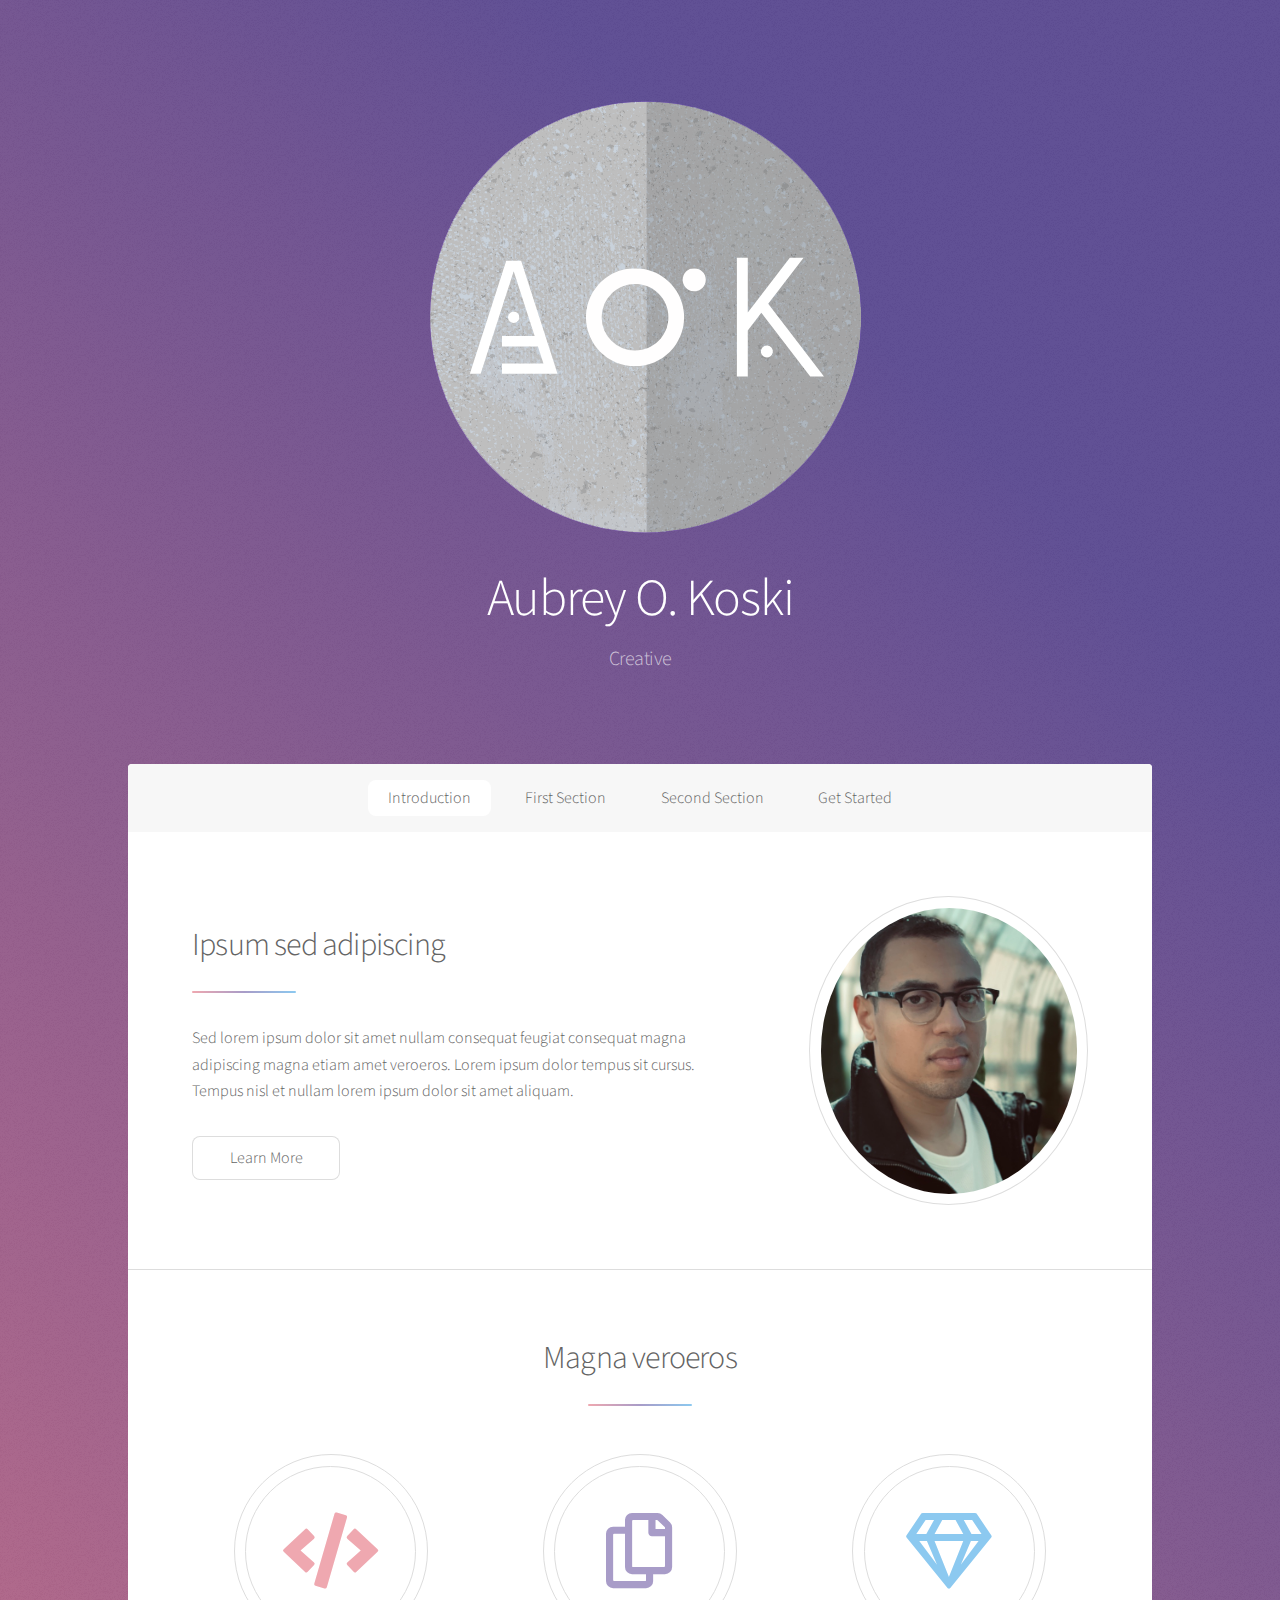
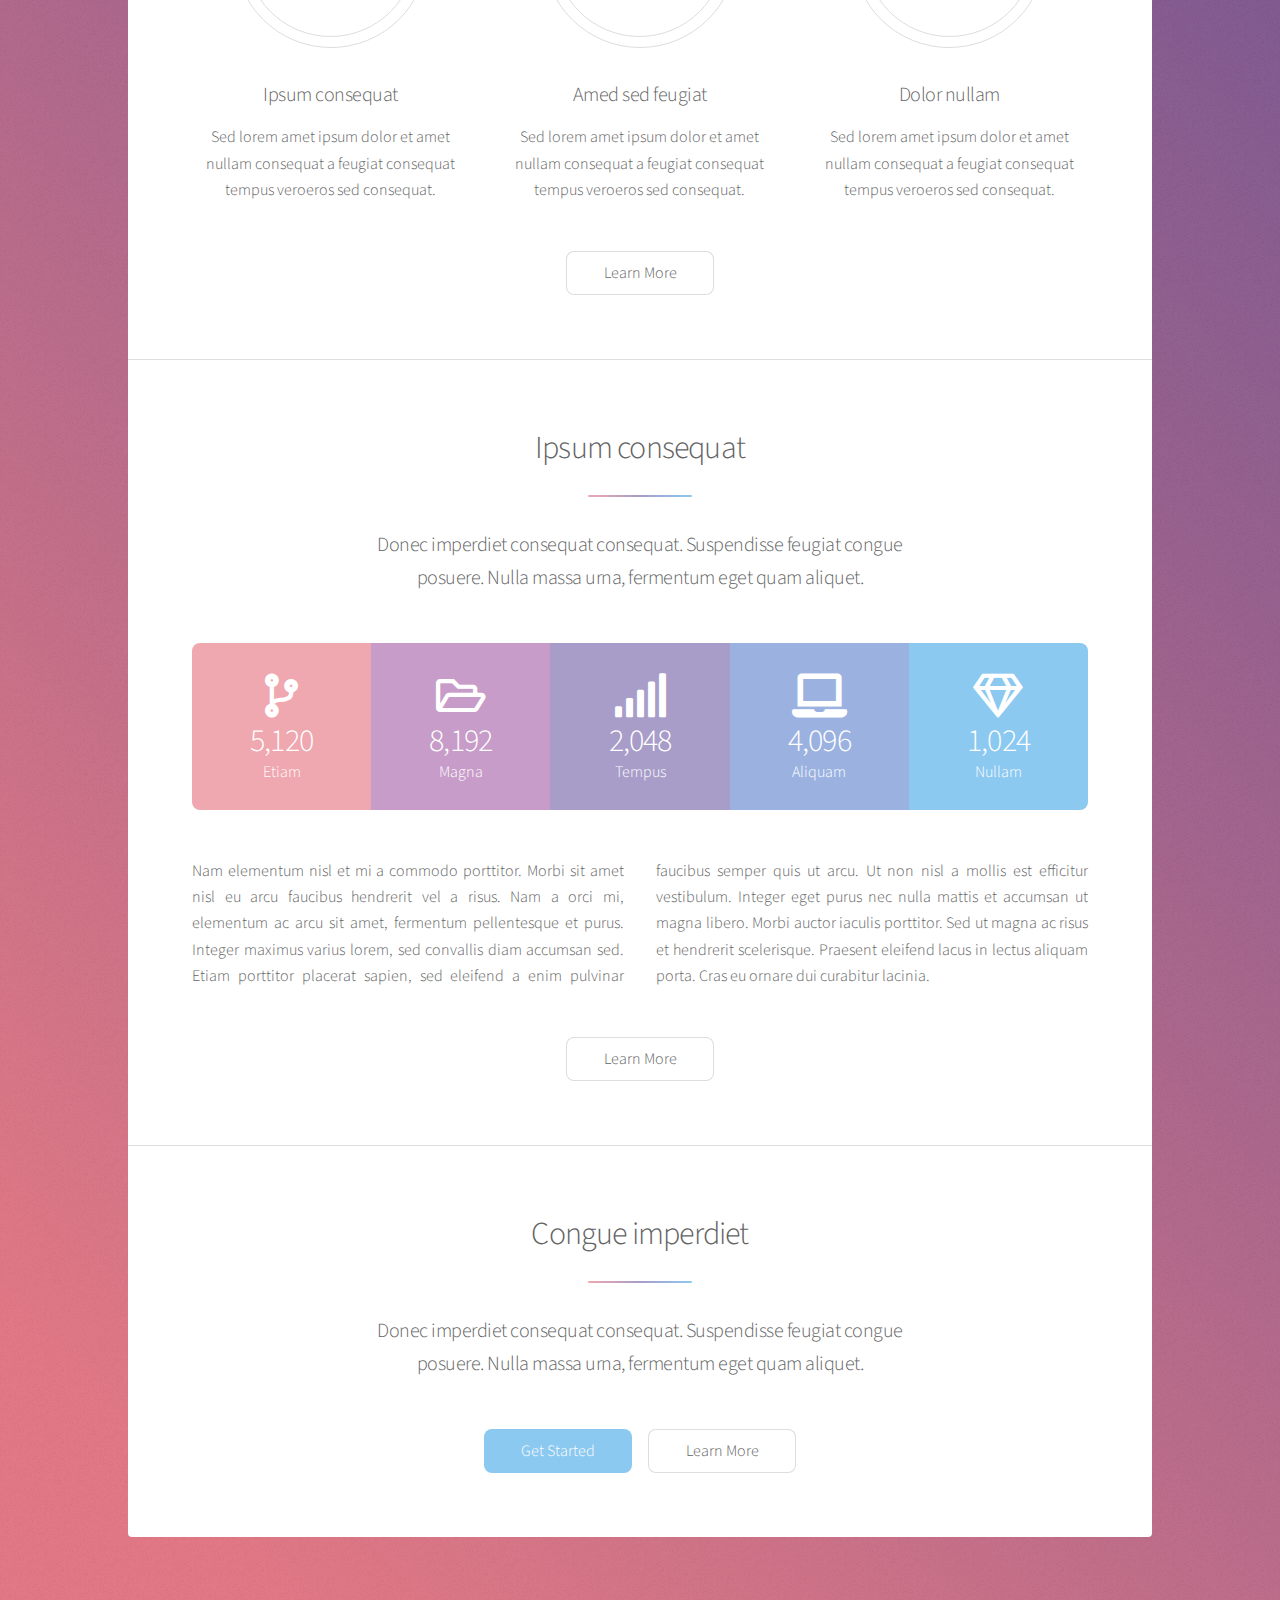
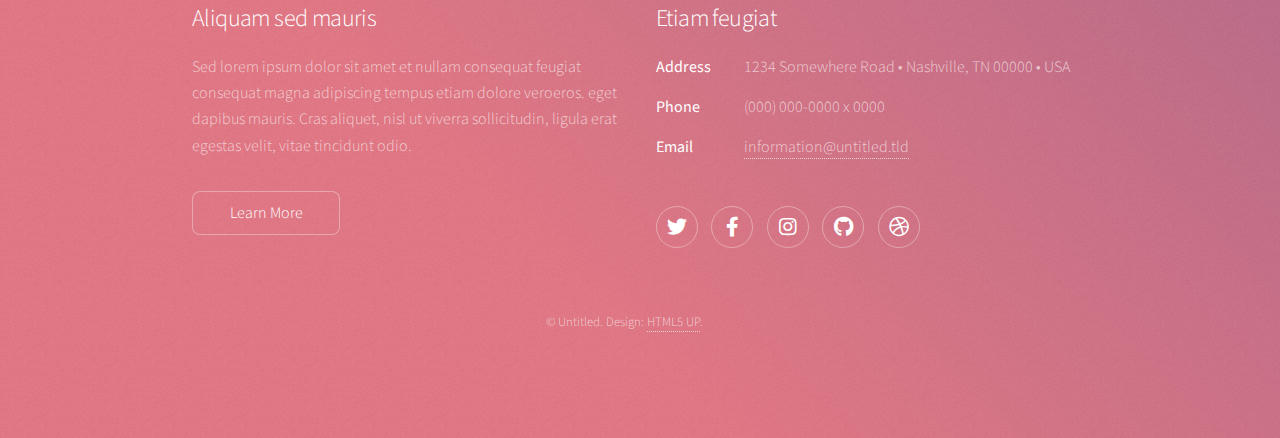
==== index.html @ 312cacc0 "added files" ====
<!DOCTYPE HTML>
<!--
	Stellar by HTML5 UP
	html5up.net | @ajlkn
	Free for personal and commercial use under the CCA 3.0 license (html5up.net/license)
-->
<html>
	<head>
		<title>aok portfolio</title>
		<meta charset="utf-8" />
		<meta name="viewport" content="width=device-width, initial-scale=1, user-scalable=no" />
		<link rel="stylesheet" href="assets/css/main.css" />
		<noscript><link rel="stylesheet" href="assets/css/noscript.css" /></noscript>
	</head>
	<body class="is-preload">

		<!-- Wrapper -->
			<div id="wrapper">

				<!-- Header -->
					<header id="header" class="alt">
						<span class="logo"><img src="images/moonlogo.png" alt="" /></span>
						<h1>Aubrey O. Koski</h1>
						<p>Creative</p>
					</header>

				<!-- Nav -->
					<nav id="nav">
						<ul>
							<li><a href="#intro" class="active">Introduction</a></li>
							<li><a href="#first">First Section</a></li>
							<li><a href="#second">Second Section</a></li>
							<li><a href="#cta">Get Started</a></li>
						</ul>
					</nav>

				<!-- Main -->
					<div id="main">

						<!-- Introduction -->
							<section id="intro" class="main">
								<div class="spotlight">
									<div class="content">
										<header class="major">
											<h2>Ipsum sed adipiscing</h2>
										</header>
										<p>Sed lorem ipsum dolor sit amet nullam consequat feugiat consequat magna
										adipiscing magna etiam amet veroeros. Lorem ipsum dolor tempus sit cursus.
										Tempus nisl et nullam lorem ipsum dolor sit amet aliquam.</p>
										<ul class="actions">
											<li><a href="generic.html" class="button">Learn More</a></li>
										</ul>
									</div>
									<span class="image"><img src="images/profpic.jpg" alt="" /></span>
								</div>
							</section>

						<!-- First Section -->
							<section id="first" class="main special">
								<header class="major">
									<h2>Magna veroeros</h2>
								</header>
								<ul class="features">
									<li>
										<span class="icon solid major style1 fa-code"></span>
										<h3>Ipsum consequat</h3>
										<p>Sed lorem amet ipsum dolor et amet nullam consequat a feugiat consequat tempus veroeros sed consequat.</p>
									</li>
									<li>
										<span class="icon major style3 fa-copy"></span>
										<h3>Amed sed feugiat</h3>
										<p>Sed lorem amet ipsum dolor et amet nullam consequat a feugiat consequat tempus veroeros sed consequat.</p>
									</li>
									<li>
										<span class="icon major style5 fa-gem"></span>
										<h3>Dolor nullam</h3>
										<p>Sed lorem amet ipsum dolor et amet nullam consequat a feugiat consequat tempus veroeros sed consequat.</p>
									</li>
								</ul>
								<footer class="major">
									<ul class="actions special">
										<li><a href="generic.html" class="button">Learn More</a></li>
									</ul>
								</footer>
							</section>

						<!-- Second Section -->
							<section id="second" class="main special">
								<header class="major">
									<h2>Ipsum consequat</h2>
									<p>Donec imperdiet consequat consequat. Suspendisse feugiat congue<br />
									posuere. Nulla massa urna, fermentum eget quam aliquet.</p>
								</header>
								<ul class="statistics">
									<li class="style1">
										<span class="icon solid fa-code-branch"></span>
										<strong>5,120</strong> Etiam
									</li>
									<li class="style2">
										<span class="icon fa-folder-open"></span>
										<strong>8,192</strong> Magna
									</li>
									<li class="style3">
										<span class="icon solid fa-signal"></span>
										<strong>2,048</strong> Tempus
									</li>
									<li class="style4">
										<span class="icon solid fa-laptop"></span>
										<strong>4,096</strong> Aliquam
									</li>
									<li class="style5">
										<span class="icon fa-gem"></span>
										<strong>1,024</strong> Nullam
									</li>
								</ul>
								<p class="content">Nam elementum nisl et mi a commodo porttitor. Morbi sit amet nisl eu arcu faucibus hendrerit vel a risus. Nam a orci mi, elementum ac arcu sit amet, fermentum pellentesque et purus. Integer maximus varius lorem, sed convallis diam accumsan sed. Etiam porttitor placerat sapien, sed eleifend a enim pulvinar faucibus semper quis ut arcu. Ut non nisl a mollis est efficitur vestibulum. Integer eget purus nec nulla mattis et accumsan ut magna libero. Morbi auctor iaculis porttitor. Sed ut magna ac risus et hendrerit scelerisque. Praesent eleifend lacus in lectus aliquam porta. Cras eu ornare dui curabitur lacinia.</p>
								<footer class="major">
									<ul class="actions special">
										<li><a href="generic.html" class="button">Learn More</a></li>
									</ul>
								</footer>
							</section>

						<!-- Get Started -->
							<section id="cta" class="main special">
								<header class="major">
									<h2>Congue imperdiet</h2>
									<p>Donec imperdiet consequat consequat. Suspendisse feugiat congue<br />
									posuere. Nulla massa urna, fermentum eget quam aliquet.</p>
								</header>
								<footer class="major">
									<ul class="actions special">
										<li><a href="generic.html" class="button primary">Get Started</a></li>
										<li><a href="generic.html" class="button">Learn More</a></li>
									</ul>
								</footer>
							</section>

					</div>

				<!-- Footer -->
					<footer id="footer">
						<section>
							<h2>Aliquam sed mauris</h2>
							<p>Sed lorem ipsum dolor sit amet et nullam consequat feugiat consequat magna adipiscing tempus etiam dolore veroeros. eget dapibus mauris. Cras aliquet, nisl ut viverra sollicitudin, ligula erat egestas velit, vitae tincidunt odio.</p>
							<ul class="actions">
								<li><a href="generic.html" class="button">Learn More</a></li>
							</ul>
						</section>
						<section>
							<h2>Etiam feugiat</h2>
							<dl class="alt">
								<dt>Address</dt>
								<dd>1234 Somewhere Road &bull; Nashville, TN 00000 &bull; USA</dd>
								<dt>Phone</dt>
								<dd>(000) 000-0000 x 0000</dd>
								<dt>Email</dt>
								<dd><a href="#">information@untitled.tld</a></dd>
							</dl>
							<ul class="icons">
								<li><a href="#" class="icon brands fa-twitter alt"><span class="label">Twitter</span></a></li>
								<li><a href="#" class="icon brands fa-facebook-f alt"><span class="label">Facebook</span></a></li>
								<li><a href="#" class="icon brands fa-instagram alt"><span class="label">Instagram</span></a></li>
								<li><a href="#" class="icon brands fa-github alt"><span class="label">GitHub</span></a></li>
								<li><a href="#" class="icon brands fa-dribbble alt"><span class="label">Dribbble</span></a></li>
							</ul>
						</section>
						<p class="copyright">&copy; Untitled. Design: <a href="https://html5up.net">HTML5 UP</a>.</p>
					</footer>

			</div>

		<!-- Scripts -->
			<script src="assets/js/jquery.min.js"></script>
			<script src="assets/js/jquery.scrollex.min.js"></script>
			<script src="assets/js/jquery.scrolly.min.js"></script>
			<script src="assets/js/browser.min.js"></script>
			<script src="assets/js/breakpoints.min.js"></script>
			<script src="assets/js/util.js"></script>
			<script src="assets/js/main.js"></script>

	</body>
</html>
---- assets/css/main.css ----
@import url(fontawesome-all.min.css);
@import 'https://fonts.googleapis.com/css?family=Source+Sans+Pro:300,400';

/*
	Stellar by HTML5 UP
	html5up.net | @ajlkn
	Free for personal and commercial use under the CCA 3.0 license (html5up.net/license)
*/

html, body, div, span, applet, object,
iframe, h1, h2, h3, h4, h5, h6, p, blockquote,
pre, a, abbr, acronym, address, big, cite,
code, del, dfn, em, img, ins, kbd, q, s, samp,
small, strike, strong, sub, sup, tt, var, b,
u, i, center, dl, dt, dd, ol, ul, li, fieldset,
form, label, legend, table, caption, tbody,
tfoot, thead, tr, th, td, article, aside,
canvas, details, embed, figure, figcaption,
footer, header, hgroup, menu, nav, output, ruby,
section, summary, time, mark, audio, video {
	margin: 0;
	padding: 0;
	border: 0;
	font-size: 100%;
	font: inherit;
	vertical-align: baseline;}

article, aside, details, figcaption, figure,
footer, header, hgroup, menu, nav, section {
	display: block;}

body {
	line-height: 1;
}

ol, ul {
	list-style: none;
}

blockquote, q {
	quotes: none;
}

	blockquote:before, blockquote:after, q:before, q:after {
		content: '';
		content: none;
	}

table {
	border-collapse: collapse;
	border-spacing: 0;
}

body {
	-webkit-text-size-adjust: none;
}

mark {
	background-color: transparent;
	color: inherit;
}

input::-moz-focus-inner {
	border: 0;
	padding: 0;
}

input, select, textarea {
	-moz-appearance: none;
	-webkit-appearance: none;
	-ms-appearance: none;
	appearance: none;
}

/* Basic */

	@-ms-viewport {
		width: device-width;
	}

	body {
		-ms-overflow-style: scrollbar;
	}

	@media screen and (max-width: 480px) {

		html, body {
			min-width: 320px;
		}

	}

	html {
		box-sizing: border-box;
	}

	*, *:before, *:after {
		box-sizing: inherit;
	}

	body {
		background-color: #935d8c;
		background-image: url("images/overlay.png"), -moz-linear-gradient(45deg, #e37682 15%, #5f4d93 85%);
		background-image: url("images/overlay.png"), -webkit-linear-gradient(45deg, #e37682 15%, #5f4d93 85%);
		background-image: url("images/overlay.png"), -ms-linear-gradient(45deg, #e37682 15%, #5f4d93 85%);
		background-image: url("images/overlay.png"), linear-gradient(45deg, #e37682 15%, #5f4d93 85%);
	}

		body.is-preload *, body.is-preload *:before, body.is-preload *:after {
			-moz-animation: none !important;
			-webkit-animation: none !important;
			-ms-animation: none !important;
			animation: none !important;
			-moz-transition: none !important;
			-webkit-transition: none !important;
			-ms-transition: none !important;
			transition: none !important;
		}

/* Type */

	body {
		background-color: #935d8c;
		color: rgba(255, 255, 255, 0.65);
	}

	body, input, select, textarea {
		font-family: "Source Sans Pro", Helvetica, sans-serif;
		font-size: 17pt;
		font-weight: 300;
		line-height: 1.65;
	}

		@media screen and (max-width: 1680px) {

			body, input, select, textarea {
				font-size: 14pt;
			}

		}

		@media screen and (max-width: 1280px) {

			body, input, select, textarea {
				font-size: 12pt;
			}

		}

		@media screen and (max-width: 360px) {

			body, input, select, textarea {
				font-size: 11pt;
			}

		}

	a {
		-moz-transition: color 0.2s ease, border-bottom 0.2s ease;
		-webkit-transition: color 0.2s ease, border-bottom 0.2s ease;
		-ms-transition: color 0.2s ease, border-bottom 0.2s ease;
		transition: color 0.2s ease, border-bottom 0.2s ease;
		text-decoration: none;
		border-bottom: dotted 1px;
		color: inherit;
	}

		a:hover {
			border-bottom-color: transparent;
		}

	strong, b {
		font-weight: 400;
	}

	em, i {
		font-style: italic;
	}

	p {
		margin: 0 0 2em 0;
	}

		p.content {
			-moz-columns: 20em 2;
			-webkit-columns: 20em 2;
			-ms-columns: 20em 2;
			columns: 20em 2;
			-moz-column-gap: 2em;
			-webkit-column-gap: 2em;
			-ms-column-gap: 2em;
			column-gap: 2em;
			text-align: justify;
		}

	h1, h2, h3, h4, h5, h6 {
		font-weight: 300;
		line-height: 1.5;
		margin: 0 0 0.7em 0;
		letter-spacing: -0.025em;
	}

		h1 a, h2 a, h3 a, h4 a, h5 a, h6 a {
			color: inherit;
			text-decoration: none;
		}

	h1 {
		font-size: 2.5em;
		line-height: 1.2;
	}

	h2 {
		font-size: 1.5em;
	}

	h3 {
		font-size: 1.25em;
	}

	h4 {
		font-size: 1.1em;
	}

	h5 {
		font-size: 0.9em;
	}

	h6 {
		font-size: 0.7em;
	}

	@media screen and (max-width: 736px) {

		h1 {
			font-size: 2em;
		}

	}

	sub {
		font-size: 0.8em;
		position: relative;
		top: 0.5em;
	}

	sup {
		font-size: 0.8em;
		position: relative;
		top: -0.5em;
	}

	blockquote {
		border-left: solid 4px;
		font-style: italic;
		margin: 0 0 2em 0;
		padding: 0.5em 0 0.5em 2em;
	}

	code {
		border-radius: 8px;
		border: solid 1px;
		font-family: "Courier New", monospace;
		font-size: 0.9em;
		margin: 0 0.25em;
		padding: 0.25em 0.65em;
	}

	pre {
		-webkit-overflow-scrolling: touch;
		font-family: "Courier New", monospace;
		font-size: 0.9em;
		margin: 0 0 2em 0;
	}

		pre code {
			display: block;
			line-height: 1.75;
			padding: 1em 1.5em;
			overflow-x: auto;
		}

	hr {
		border: 0;
		border-bottom: solid 1px;
		margin: 2em 0;
	}

		hr.major {
			margin: 3em 0;
		}

	.align-left {
		text-align: left;
	}

	.align-center {
		text-align: center;
	}

	.align-right {
		text-align: right;
	}

	input, select, textarea {
		color: #ffffff;
	}

	a:hover {
		color: #ffffff;
	}

	strong, b {
		color: #ffffff;
	}

	h1, h2, h3, h4, h5, h6 {
		color: #ffffff;
	}

	blockquote {
		border-left-color: rgba(255, 255, 255, 0.35);
	}

	code {
		background: rgba(255, 255, 255, 0.075);
		border-color: rgba(255, 255, 255, 0.35);
	}

	hr {
		border-bottom-color: rgba(255, 255, 255, 0.35);
	}

/* Row */

	.row {
		display: flex;
		flex-wrap: wrap;
		box-sizing: border-box;
		align-items: stretch;
	}

		.row > * {
			box-sizing: border-box;
		}

		.row.gtr-uniform > * > :last-child {
			margin-bottom: 0;
		}

		.row.aln-left {
			justify-content: flex-start;
		}

		.row.aln-center {
			justify-content: center;
		}

		.row.aln-right {
			justify-content: flex-end;
		}

		.row.aln-top {
			align-items: flex-start;
		}

		.row.aln-middle {
			align-items: center;
		}

		.row.aln-bottom {
			align-items: flex-end;
		}

		.row > .imp {
			order: -1;
		}

		.row > .col-1 {
			width: 8.33333%;
		}

		.row > .off-1 {
			margin-left: 8.33333%;
		}

		.row > .col-2 {
			width: 16.66667%;
		}

		.row > .off-2 {
			margin-left: 16.66667%;
		}

		.row > .col-3 {
			width: 25%;
		}

		.row > .off-3 {
			margin-left: 25%;
		}

		.row > .col-4 {
			width: 33.33333%;
		}

		.row > .off-4 {
			margin-left: 33.33333%;
		}

		.row > .col-5 {
			width: 41.66667%;
		}

		.row > .off-5 {
			margin-left: 41.66667%;
		}

		.row > .col-6 {
			width: 50%;
		}

		.row > .off-6 {
			margin-left: 50%;
		}

		.row > .col-7 {
			width: 58.33333%;
		}

		.row > .off-7 {
			margin-left: 58.33333%;
		}

		.row > .col-8 {
			width: 66.66667%;
		}

		.row > .off-8 {
			margin-left: 66.66667%;
		}

		.row > .col-9 {
			width: 75%;
		}

		.row > .off-9 {
			margin-left: 75%;
		}

		.row > .col-10 {
			width: 83.33333%;
		}

		.row > .off-10 {
			margin-left: 83.33333%;
		}

		.row > .col-11 {
			width: 91.66667%;
		}

		.row > .off-11 {
			margin-left: 91.66667%;
		}

		.row > .col-12 {
			width: 100%;
		}

		.row > .off-12 {
			margin-left: 100%;
		}

		.row.gtr-0 {
			margin-top: 0;
			margin-left: 0em;
		}

			.row.gtr-0 > * {
				padding: 0 0 0 0em;
			}

			.row.gtr-0.gtr-uniform {
				margin-top: 0em;
			}

				.row.gtr-0.gtr-uniform > * {
					padding-top: 0em;
				}

		.row.gtr-25 {
			margin-top: 0;
			margin-left: -0.375em;
		}

			.row.gtr-25 > * {
				padding: 0 0 0 0.375em;
			}

			.row.gtr-25.gtr-uniform {
				margin-top: -0.375em;
			}

				.row.gtr-25.gtr-uniform > * {
					padding-top: 0.375em;
				}

		.row.gtr-50 {
			margin-top: 0;
			margin-left: -0.75em;
		}

			.row.gtr-50 > * {
				padding: 0 0 0 0.75em;
			}

			.row.gtr-50.gtr-uniform {
				margin-top: -0.75em;
			}

				.row.gtr-50.gtr-uniform > * {
					padding-top: 0.75em;
				}

		.row {
			margin-top: 0;
			margin-left: -1.5em;
		}

			.row > * {
				padding: 0 0 0 1.5em;
			}

			.row.gtr-uniform {
				margin-top: -1.5em;
			}

				.row.gtr-uniform > * {
					padding-top: 1.5em;
				}

		.row.gtr-150 {
			margin-top: 0;
			margin-left: -2.25em;
		}

			.row.gtr-150 > * {
				padding: 0 0 0 2.25em;
			}

			.row.gtr-150.gtr-uniform {
				margin-top: -2.25em;
			}

				.row.gtr-150.gtr-uniform > * {
					padding-top: 2.25em;
				}

		.row.gtr-200 {
			margin-top: 0;
			margin-left: -3em;
		}

			.row.gtr-200 > * {
				padding: 0 0 0 3em;
			}

			.row.gtr-200.gtr-uniform {
				margin-top: -3em;
			}

				.row.gtr-200.gtr-uniform > * {
					padding-top: 3em;
				}

		@media screen and (max-width: 1680px) {

			.row {
				display: flex;
				flex-wrap: wrap;
				box-sizing: border-box;
				align-items: stretch;
			}

				.row > * {
					box-sizing: border-box;
				}

				.row.gtr-uniform > * > :last-child {
					margin-bottom: 0;
				}

				.row.aln-left {
					justify-content: flex-start;
				}

				.row.aln-center {
					justify-content: center;
				}

				.row.aln-right {
					justify-content: flex-end;
				}

				.row.aln-top {
					align-items: flex-start;
				}

				.row.aln-middle {
					align-items: center;
				}

				.row.aln-bottom {
					align-items: flex-end;
				}

				.row > .imp-xlarge {
					order: -1;
				}

				.row > .col-1-xlarge {
					width: 8.33333%;
				}

				.row > .off-1-xlarge {
					margin-left: 8.33333%;
				}

				.row > .col-2-xlarge {
					width: 16.66667%;
				}

				.row > .off-2-xlarge {
					margin-left: 16.66667%;
				}

				.row > .col-3-xlarge {
					width: 25%;
				}

				.row > .off-3-xlarge {
					margin-left: 25%;
				}

				.row > .col-4-xlarge {
					width: 33.33333%;
				}

				.row > .off-4-xlarge {
					margin-left: 33.33333%;
				}

				.row > .col-5-xlarge {
					width: 41.66667%;
				}

				.row > .off-5-xlarge {
					margin-left: 41.66667%;
				}

				.row > .col-6-xlarge {
					width: 50%;
				}

				.row > .off-6-xlarge {
					margin-left: 50%;
				}

				.row > .col-7-xlarge {
					width: 58.33333%;
				}

				.row > .off-7-xlarge {
					margin-left: 58.33333%;
				}

				.row > .col-8-xlarge {
					width: 66.66667%;
				}

				.row > .off-8-xlarge {
					margin-left: 66.66667%;
				}

				.row > .col-9-xlarge {
					width: 75%;
				}

				.row > .off-9-xlarge {
					margin-left: 75%;
				}

				.row > .col-10-xlarge {
					width: 83.33333%;
				}

				.row > .off-10-xlarge {
					margin-left: 83.33333%;
				}

				.row > .col-11-xlarge {
					width: 91.66667%;
				}

				.row > .off-11-xlarge {
					margin-left: 91.66667%;
				}

				.row > .col-12-xlarge {
					width: 100%;
				}

				.row > .off-12-xlarge {
					margin-left: 100%;
				}

				.row.gtr-0 {
					margin-top: 0;
					margin-left: 0em;
				}

					.row.gtr-0 > * {
						padding: 0 0 0 0em;
					}

					.row.gtr-0.gtr-uniform {
						margin-top: 0em;
					}

						.row.gtr-0.gtr-uniform > * {
							padding-top: 0em;
						}

				.row.gtr-25 {
					margin-top: 0;
					margin-left: -0.375em;
				}

					.row.gtr-25 > * {
						padding: 0 0 0 0.375em;
					}

					.row.gtr-25.gtr-uniform {
						margin-top: -0.375em;
					}

						.row.gtr-25.gtr-uniform > * {
							padding-top: 0.375em;
						}

				.row.gtr-50 {
					margin-top: 0;
					margin-left: -0.75em;
				}

					.row.gtr-50 > * {
						padding: 0 0 0 0.75em;
					}

					.row.gtr-50.gtr-uniform {
						margin-top: -0.75em;
					}

						.row.gtr-50.gtr-uniform > * {
							padding-top: 0.75em;
						}

				.row {
					margin-top: 0;
					margin-left: -1.5em;
				}

					.row > * {
						padding: 0 0 0 1.5em;
					}

					.row.gtr-uniform {
						margin-top: -1.5em;
					}

						.row.gtr-uniform > * {
							padding-top: 1.5em;
						}

				.row.gtr-150 {
					margin-top: 0;
					margin-left: -2.25em;
				}

					.row.gtr-150 > * {
						padding: 0 0 0 2.25em;
					}

					.row.gtr-150.gtr-uniform {
						margin-top: -2.25em;
					}

						.row.gtr-150.gtr-uniform > * {
							padding-top: 2.25em;
						}

				.row.gtr-200 {
					margin-top: 0;
					margin-left: -3em;
				}

					.row.gtr-200 > * {
						padding: 0 0 0 3em;
					}

					.row.gtr-200.gtr-uniform {
						margin-top: -3em;
					}

						.row.gtr-200.gtr-uniform > * {
							padding-top: 3em;
						}

		}

		@media screen and (max-width: 1280px) {

			.row {
				display: flex;
				flex-wrap: wrap;
				box-sizing: border-box;
				align-items: stretch;
			}

				.row > * {
					box-sizing: border-box;
				}

				.row.gtr-uniform > * > :last-child {
					margin-bottom: 0;
				}

				.row.aln-left {
					justify-content: flex-start;
				}

				.row.aln-center {
					justify-content: center;
				}

				.row.aln-right {
					justify-content: flex-end;
				}

				.row.aln-top {
					align-items: flex-start;
				}

				.row.aln-middle {
					align-items: center;
				}

				.row.aln-bottom {
					align-items: flex-end;
				}

				.row > .imp-large {
					order: -1;
				}

				.row > .col-1-large {
					width: 8.33333%;
				}

				.row > .off-1-large {
					margin-left: 8.33333%;
				}

				.row > .col-2-large {
					width: 16.66667%;
				}

				.row > .off-2-large {
					margin-left: 16.66667%;
				}

				.row > .col-3-large {
					width: 25%;
				}

				.row > .off-3-large {
					margin-left: 25%;
				}

				.row > .col-4-large {
					width: 33.33333%;
				}

				.row > .off-4-large {
					margin-left: 33.33333%;
				}

				.row > .col-5-large {
					width: 41.66667%;
				}

				.row > .off-5-large {
					margin-left: 41.66667%;
				}

				.row > .col-6-large {
					width: 50%;
				}

				.row > .off-6-large {
					margin-left: 50%;
				}

				.row > .col-7-large {
					width: 58.33333%;
				}

				.row > .off-7-large {
					margin-left: 58.33333%;
				}

				.row > .col-8-large {
					width: 66.66667%;
				}

				.row > .off-8-large {
					margin-left: 66.66667%;
				}

				.row > .col-9-large {
					width: 75%;
				}

				.row > .off-9-large {
					margin-left: 75%;
				}

				.row > .col-10-large {
					width: 83.33333%;
				}

				.row > .off-10-large {
					margin-left: 83.33333%;
				}

				.row > .col-11-large {
					width: 91.66667%;
				}

				.row > .off-11-large {
					margin-left: 91.66667%;
				}

				.row > .col-12-large {
					width: 100%;
				}

				.row > .off-12-large {
					margin-left: 100%;
				}

				.row.gtr-0 {
					margin-top: 0;
					margin-left: 0em;
				}

					.row.gtr-0 > * {
						padding: 0 0 0 0em;
					}

					.row.gtr-0.gtr-uniform {
						margin-top: 0em;
					}

						.row.gtr-0.gtr-uniform > * {
							padding-top: 0em;
						}

				.row.gtr-25 {
					margin-top: 0;
					margin-left: -0.375em;
				}

					.row.gtr-25 > * {
						padding: 0 0 0 0.375em;
					}

					.row.gtr-25.gtr-uniform {
						margin-top: -0.375em;
					}

						.row.gtr-25.gtr-uniform > * {
							padding-top: 0.375em;
						}

				.row.gtr-50 {
					margin-top: 0;
					margin-left: -0.75em;
				}

					.row.gtr-50 > * {
						padding: 0 0 0 0.75em;
					}

					.row.gtr-50.gtr-uniform {
						margin-top: -0.75em;
					}

						.row.gtr-50.gtr-uniform > * {
							padding-top: 0.75em;
						}

				.row {
					margin-top: 0;
					margin-left: -1.5em;
				}

					.row > * {
						padding: 0 0 0 1.5em;
					}

					.row.gtr-uniform {
						margin-top: -1.5em;
					}

						.row.gtr-uniform > * {
							padding-top: 1.5em;
						}

				.row.gtr-150 {
					margin-top: 0;
					margin-left: -2.25em;
				}

					.row.gtr-150 > * {
						padding: 0 0 0 2.25em;
					}

					.row.gtr-150.gtr-uniform {
						margin-top: -2.25em;
					}

						.row.gtr-150.gtr-uniform > * {
							padding-top: 2.25em;
						}

				.row.gtr-200 {
					margin-top: 0;
					margin-left: -3em;
				}

					.row.gtr-200 > * {
						padding: 0 0 0 3em;
					}

					.row.gtr-200.gtr-uniform {
						margin-top: -3em;
					}

						.row.gtr-200.gtr-uniform > * {
							padding-top: 3em;
						}

		}

		@media screen and (max-width: 980px) {

			.row {
				display: flex;
				flex-wrap: wrap;
				box-sizing: border-box;
				align-items: stretch;
			}

				.row > * {
					box-sizing: border-box;
				}

				.row.gtr-uniform > * > :last-child {
					margin-bottom: 0;
				}

				.row.aln-left {
					justify-content: flex-start;
				}

				.row.aln-center {
					justify-content: center;
				}

				.row.aln-right {
					justify-content: flex-end;
				}

				.row.aln-top {
					align-items: flex-start;
				}

				.row.aln-middle {
					align-items: center;
				}

				.row.aln-bottom {
					align-items: flex-end;
				}

				.row > .imp-medium {
					order: -1;
				}

				.row > .col-1-medium {
					width: 8.33333%;
				}

				.row > .off-1-medium {
					margin-left: 8.33333%;
				}

				.row > .col-2-medium {
					width: 16.66667%;
				}

				.row > .off-2-medium {
					margin-left: 16.66667%;
				}

				.row > .col-3-medium {
					width: 25%;
				}

				.row > .off-3-medium {
					margin-left: 25%;
				}

				.row > .col-4-medium {
					width: 33.33333%;
				}

				.row > .off-4-medium {
					margin-left: 33.33333%;
				}

				.row > .col-5-medium {
					width: 41.66667%;
				}

				.row > .off-5-medium {
					margin-left: 41.66667%;
				}

				.row > .col-6-medium {
					width: 50%;
				}

				.row > .off-6-medium {
					margin-left: 50%;
				}

				.row > .col-7-medium {
					width: 58.33333%;
				}

				.row > .off-7-medium {
					margin-left: 58.33333%;
				}

				.row > .col-8-medium {
					width: 66.66667%;
				}

				.row > .off-8-medium {
					margin-left: 66.66667%;
				}

				.row > .col-9-medium {
					width: 75%;
				}

				.row > .off-9-medium {
					margin-left: 75%;
				}

				.row > .col-10-medium {
					width: 83.33333%;
				}

				.row > .off-10-medium {
					margin-left: 83.33333%;
				}

				.row > .col-11-medium {
					width: 91.66667%;
				}

				.row > .off-11-medium {
					margin-left: 91.66667%;
				}

				.row > .col-12-medium {
					width: 100%;
				}

				.row > .off-12-medium {
					margin-left: 100%;
				}

				.row.gtr-0 {
					margin-top: 0;
					margin-left: 0em;
				}

					.row.gtr-0 > * {
						padding: 0 0 0 0em;
					}

					.row.gtr-0.gtr-uniform {
						margin-top: 0em;
					}

						.row.gtr-0.gtr-uniform > * {
							padding-top: 0em;
						}

				.row.gtr-25 {
					margin-top: 0;
					margin-left: -0.375em;
				}

					.row.gtr-25 > * {
						padding: 0 0 0 0.375em;
					}

					.row.gtr-25.gtr-uniform {
						margin-top: -0.375em;
					}

						.row.gtr-25.gtr-uniform > * {
							padding-top: 0.375em;
						}

				.row.gtr-50 {
					margin-top: 0;
					margin-left: -0.75em;
				}

					.row.gtr-50 > * {
						padding: 0 0 0 0.75em;
					}

					.row.gtr-50.gtr-uniform {
						margin-top: -0.75em;
					}

						.row.gtr-50.gtr-uniform > * {
							padding-top: 0.75em;
						}

				.row {
					margin-top: 0;
					margin-left: -1.5em;
				}

					.row > * {
						padding: 0 0 0 1.5em;
					}

					.row.gtr-uniform {
						margin-top: -1.5em;
					}

						.row.gtr-uniform > * {
							padding-top: 1.5em;
						}

				.row.gtr-150 {
					margin-top: 0;
					margin-left: -2.25em;
				}

					.row.gtr-150 > * {
						padding: 0 0 0 2.25em;
					}

					.row.gtr-150.gtr-uniform {
						margin-top: -2.25em;
					}

						.row.gtr-150.gtr-uniform > * {
							padding-top: 2.25em;
						}

				.row.gtr-200 {
					margin-top: 0;
					margin-left: -3em;
				}

					.row.gtr-200 > * {
						padding: 0 0 0 3em;
					}

					.row.gtr-200.gtr-uniform {
						margin-top: -3em;
					}

						.row.gtr-200.gtr-uniform > * {
							padding-top: 3em;
						}

		}

		@media screen and (max-width: 736px) {

			.row {
				display: flex;
				flex-wrap: wrap;
				box-sizing: border-box;
				align-items: stretch;
			}

				.row > * {
					box-sizing: border-box;
				}

				.row.gtr-uniform > * > :last-child {
					margin-bottom: 0;
				}

				.row.aln-left {
					justify-content: flex-start;
				}

				.row.aln-center {
					justify-content: center;
				}

				.row.aln-right {
					justify-content: flex-end;
				}

				.row.aln-top {
					align-items: flex-start;
				}

				.row.aln-middle {
					align-items: center;
				}

				.row.aln-bottom {
					align-items: flex-end;
				}

				.row > .imp-small {
					order: -1;
				}

				.row > .col-1-small {
					width: 8.33333%;
				}

				.row > .off-1-small {
					margin-left: 8.33333%;
				}

				.row > .col-2-small {
					width: 16.66667%;
				}

				.row > .off-2-small {
					margin-left: 16.66667%;
				}

				.row > .col-3-small {
					width: 25%;
				}

				.row > .off-3-small {
					margin-left: 25%;
				}

				.row > .col-4-small {
					width: 33.33333%;
				}

				.row > .off-4-small {
					margin-left: 33.33333%;
				}

				.row > .col-5-small {
					width: 41.66667%;
				}

				.row > .off-5-small {
					margin-left: 41.66667%;
				}

				.row > .col-6-small {
					width: 50%;
				}

				.row > .off-6-small {
					margin-left: 50%;
				}

				.row > .col-7-small {
					width: 58.33333%;
				}

				.row > .off-7-small {
					margin-left: 58.33333%;
				}

				.row > .col-8-small {
					width: 66.66667%;
				}

				.row > .off-8-small {
					margin-left: 66.66667%;
				}

				.row > .col-9-small {
					width: 75%;
				}

				.row > .off-9-small {
					margin-left: 75%;
				}

				.row > .col-10-small {
					width: 83.33333%;
				}

				.row > .off-10-small {
					margin-left: 83.33333%;
				}

				.row > .col-11-small {
					width: 91.66667%;
				}

				.row > .off-11-small {
					margin-left: 91.66667%;
				}

				.row > .col-12-small {
					width: 100%;
				}

				.row > .off-12-small {
					margin-left: 100%;
				}

				.row.gtr-0 {
					margin-top: 0;
					margin-left: 0em;
				}

					.row.gtr-0 > * {
						padding: 0 0 0 0em;
					}

					.row.gtr-0.gtr-uniform {
						margin-top: 0em;
					}

						.row.gtr-0.gtr-uniform > * {
							padding-top: 0em;
						}

				.row.gtr-25 {
					margin-top: 0;
					margin-left: -0.25em;
				}

					.row.gtr-25 > * {
						padding: 0 0 0 0.25em;
					}

					.row.gtr-25.gtr-uniform {
						margin-top: -0.25em;
					}

						.row.gtr-25.gtr-uniform > * {
							padding-top: 0.25em;
						}

				.row.gtr-50 {
					margin-top: 0;
					margin-left: -0.5em;
				}

					.row.gtr-50 > * {
						padding: 0 0 0 0.5em;
					}

					.row.gtr-50.gtr-uniform {
						margin-top: -0.5em;
					}

						.row.gtr-50.gtr-uniform > * {
							padding-top: 0.5em;
						}

				.row {
					margin-top: 0;
					margin-left: -1em;
				}

					.row > * {
						padding: 0 0 0 1em;
					}

					.row.gtr-uniform {
						margin-top: -1em;
					}

						.row.gtr-uniform > * {
							padding-top: 1em;
						}

				.row.gtr-150 {
					margin-top: 0;
					margin-left: -1.5em;
				}

					.row.gtr-150 > * {
						padding: 0 0 0 1.5em;
					}

					.row.gtr-150.gtr-uniform {
						margin-top: -1.5em;
					}

						.row.gtr-150.gtr-uniform > * {
							padding-top: 1.5em;
						}

				.row.gtr-200 {
					margin-top: 0;
					margin-left: -2em;
				}

					.row.gtr-200 > * {
						padding: 0 0 0 2em;
					}

					.row.gtr-200.gtr-uniform {
						margin-top: -2em;
					}

						.row.gtr-200.gtr-uniform > * {
							padding-top: 2em;
						}

		}

		@media screen and (max-width: 480px) {

			.row {
				display: flex;
				flex-wrap: wrap;
				box-sizing: border-box;
				align-items: stretch;
			}

				.row > * {
					box-sizing: border-box;
				}

				.row.gtr-uniform > * > :last-child {
					margin-bottom: 0;
				}

				.row.aln-left {
					justify-content: flex-start;
				}

				.row.aln-center {
					justify-content: center;
				}

				.row.aln-right {
					justify-content: flex-end;
				}

				.row.aln-top {
					align-items: flex-start;
				}

				.row.aln-middle {
					align-items: center;
				}

				.row.aln-bottom {
					align-items: flex-end;
				}

				.row > .imp-xsmall {
					order: -1;
				}

				.row > .col-1-xsmall {
					width: 8.33333%;
				}

				.row > .off-1-xsmall {
					margin-left: 8.33333%;
				}

				.row > .col-2-xsmall {
					width: 16.66667%;
				}

				.row > .off-2-xsmall {
					margin-left: 16.66667%;
				}

				.row > .col-3-xsmall {
					width: 25%;
				}

				.row > .off-3-xsmall {
					margin-left: 25%;
				}

				.row > .col-4-xsmall {
					width: 33.33333%;
				}

				.row > .off-4-xsmall {
					margin-left: 33.33333%;
				}

				.row > .col-5-xsmall {
					width: 41.66667%;
				}

				.row > .off-5-xsmall {
					margin-left: 41.66667%;
				}

				.row > .col-6-xsmall {
					width: 50%;
				}

				.row > .off-6-xsmall {
					margin-left: 50%;
				}

				.row > .col-7-xsmall {
					width: 58.33333%;
				}

				.row > .off-7-xsmall {
					margin-left: 58.33333%;
				}

				.row > .col-8-xsmall {
					width: 66.66667%;
				}

				.row > .off-8-xsmall {
					margin-left: 66.66667%;
				}

				.row > .col-9-xsmall {
					width: 75%;
				}

				.row > .off-9-xsmall {
					margin-left: 75%;
				}

				.row > .col-10-xsmall {
					width: 83.33333%;
				}

				.row > .off-10-xsmall {
					margin-left: 83.33333%;
				}

				.row > .col-11-xsmall {
					width: 91.66667%;
				}

				.row > .off-11-xsmall {
					margin-left: 91.66667%;
				}

				.row > .col-12-xsmall {
					width: 100%;
				}

				.row > .off-12-xsmall {
					margin-left: 100%;
				}

				.row.gtr-0 {
					margin-top: 0;
					margin-left: 0em;
				}

					.row.gtr-0 > * {
						padding: 0 0 0 0em;
					}

					.row.gtr-0.gtr-uniform {
						margin-top: 0em;
					}

						.row.gtr-0.gtr-uniform > * {
							padding-top: 0em;
						}

				.row.gtr-25 {
					margin-top: 0;
					margin-left: -0.3125em;
				}

					.row.gtr-25 > * {
						padding: 0 0 0 0.3125em;
					}

					.row.gtr-25.gtr-uniform {
						margin-top: -0.3125em;
					}

						.row.gtr-25.gtr-uniform > * {
							padding-top: 0.3125em;
						}

				.row.gtr-50 {
					margin-top: 0;
					margin-left: -0.625em;
				}

					.row.gtr-50 > * {
						padding: 0 0 0 0.625em;
					}

					.row.gtr-50.gtr-uniform {
						margin-top: -0.625em;
					}

						.row.gtr-50.gtr-uniform > * {
							padding-top: 0.625em;
						}

				.row {
					margin-top: 0;
					margin-left: -1.25em;
				}

					.row > * {
						padding: 0 0 0 1.25em;
					}

					.row.gtr-uniform {
						margin-top: -1.25em;
					}

						.row.gtr-uniform > * {
							padding-top: 1.25em;
						}

				.row.gtr-150 {
					margin-top: 0;
					margin-left: -1.875em;
				}

					.row.gtr-150 > * {
						padding: 0 0 0 1.875em;
					}

					.row.gtr-150.gtr-uniform {
						margin-top: -1.875em;
					}

						.row.gtr-150.gtr-uniform > * {
							padding-top: 1.875em;
						}

				.row.gtr-200 {
					margin-top: 0;
					margin-left: -2.5em;
				}

					.row.gtr-200 > * {
						padding: 0 0 0 2.5em;
					}

					.row.gtr-200.gtr-uniform {
						margin-top: -2.5em;
					}

						.row.gtr-200.gtr-uniform > * {
							padding-top: 2.5em;
						}

		}

/* Box */

	.box {
		border-radius: 8px;
		border: solid;
		margin-bottom: 2em;
		padding: 1.5em;
	}

		.box > :last-child,
		.box > :last-child > :last-child,
		.box > :last-child > :last-child > :last-child {
			margin-bottom: 0;
		}

		.box.alt {
			border: 0;
			border-radius: 0;
			padding: 0;
		}

	.box {
		border-color: rgba(255, 255, 255, 0.35);
	}

/* Button */

	input[type="submit"],
	input[type="reset"],
	input[type="button"],
	button,
	.button {
		-moz-appearance: none;
		-webkit-appearance: none;
		-ms-appearance: none;
		appearance: none;
		-moz-transition: background-color 0.2s ease-in-out, color 0.2s ease-in-out;
		-webkit-transition: background-color 0.2s ease-in-out, color 0.2s ease-in-out;
		-ms-transition: background-color 0.2s ease-in-out, color 0.2s ease-in-out;
		transition: background-color 0.2s ease-in-out, color 0.2s ease-in-out;
		border-radius: 8px;
		border: 0;
		cursor: pointer;
		display: inline-block;
		font-weight: 300;
		height: 2.75em;
		line-height: 2.75em;
		min-width: 9.25em;
		padding: 0 1.5em;
		text-align: center;
		text-decoration: none;
		white-space: nowrap;
	}

		input[type="submit"].icon,
		input[type="reset"].icon,
		input[type="button"].icon,
		button.icon,
		.button.icon {
			padding-left: 1.35em;
		}

			input[type="submit"].icon:before,
			input[type="reset"].icon:before,
			input[type="button"].icon:before,
			button.icon:before,
			.button.icon:before {
				margin-right: 0.5em;
			}

		input[type="submit"].fit,
		input[type="reset"].fit,
		input[type="button"].fit,
		button.fit,
		.button.fit {
			width: 100%;
		}

		input[type="submit"].small,
		input[type="reset"].small,
		input[type="button"].small,
		button.small,
		.button.small {
			font-size: 0.8em;
		}

		input[type="submit"].large,
		input[type="reset"].large,
		input[type="button"].large,
		button.large,
		.button.large {
			font-size: 1.35em;
		}

		input[type="submit"].disabled, input[type="submit"]:disabled,
		input[type="reset"].disabled,
		input[type="reset"]:disabled,
		input[type="button"].disabled,
		input[type="button"]:disabled,
		button.disabled,
		button:disabled,
		.button.disabled,
		.button:disabled {
			pointer-events: none;
			opacity: 0.25;
		}

		@media screen and (max-width: 736px) {

			input[type="submit"],
			input[type="reset"],
			input[type="button"],
			button,
			.button {
				min-width: 0;
			}

		}

	input[type="submit"],
	input[type="reset"],
	input[type="button"],
	button,
	.button {
		background-color: transparent;
		box-shadow: inset 0 0 0 1px rgba(255, 255, 255, 0.35);
		color: #ffffff !important;
	}

		input[type="submit"]:hover,
		input[type="reset"]:hover,
		input[type="button"]:hover,
		button:hover,
		.button:hover {
			background-color: rgba(255, 255, 255, 0.075);
		}

		input[type="submit"]:active,
		input[type="reset"]:active,
		input[type="button"]:active,
		button:active,
		.button:active {
			background-color: rgba(255, 255, 255, 0.2);
		}

		input[type="submit"].icon:before,
		input[type="reset"].icon:before,
		input[type="button"].icon:before,
		button.icon:before,
		.button.icon:before {
			color: rgba(255, 255, 255, 0.5);
		}

		input[type="submit"].primary,
		input[type="reset"].primary,
		input[type="button"].primary,
		button.primary,
		.button.primary {
			background-color: #8cc9f0;
			color: #ffffff !important;
			box-shadow: none;
		}

			input[type="submit"].primary:hover,
			input[type="reset"].primary:hover,
			input[type="button"].primary:hover,
			button.primary:hover,
			.button.primary:hover {
				background-color: #9acff2;
			}

			input[type="submit"].primary:active,
			input[type="reset"].primary:active,
			input[type="button"].primary:active,
			button.primary:active,
			.button.primary:active {
				background-color: #7ec3ee;
			}

			input[type="submit"].primary.icon:before,
			input[type="reset"].primary.icon:before,
			input[type="button"].primary.icon:before,
			button.primary.icon:before,
			.button.primary.icon:before {
				color: #ffffff !important;
			}

/* Form */

	form {
		margin: 0 0 2em 0;
	}

	label {
		display: block;
		font-size: 0.9em;
		font-weight: 400;
		margin: 0 0 1em 0;
	}

	input[type="text"],
	input[type="password"],
	input[type="email"],
	select,
	textarea {
		-moz-appearance: none;
		-webkit-appearance: none;
		-ms-appearance: none;
		appearance: none;
		border-radius: 8px;
		border: solid 1px;
		color: inherit;
		display: block;
		outline: 0;
		padding: 0 1em;
		text-decoration: none;
		width: 100%;
	}

		input[type="text"]:invalid,
		input[type="password"]:invalid,
		input[type="email"]:invalid,
		select:invalid,
		textarea:invalid {
			box-shadow: none;
		}

	select {
		background-size: 1.25rem;
		background-repeat: no-repeat;
		background-position: calc(100% - 1rem) center;
		height: 2.75em;
		padding-right: 2.75em;
		text-overflow: ellipsis;
	}

		select:focus::-ms-value {
			background-color: transparent;
		}

		select::-ms-expand {
			display: none;
		}

	input[type="text"],
	input[type="password"],
	input[type="email"],
	select {
		height: 2.75em;
	}

	textarea {
		padding: 0.75em 1em;
	}

	input[type="checkbox"],
	input[type="radio"] {
		-moz-appearance: none;
		-webkit-appearance: none;
		-ms-appearance: none;
		appearance: none;
		display: block;
		float: left;
		margin-right: -2em;
		opacity: 0;
		width: 1em;
		z-index: -1;
	}

		input[type="checkbox"] + label,
		input[type="radio"] + label {
			text-decoration: none;
			cursor: pointer;
			display: inline-block;
			font-size: 1em;
			font-weight: 300;
			padding-left: 2.4em;
			padding-right: 0.75em;
			position: relative;
		}

			input[type="checkbox"] + label:before,
			input[type="radio"] + label:before {
				-moz-osx-font-smoothing: grayscale;
				-webkit-font-smoothing: antialiased;
				display: inline-block;
				font-style: normal;
				font-variant: normal;
				text-rendering: auto;
				line-height: 1;
				text-transform: none !important;
				font-family: 'Font Awesome 5 Free';
				font-weight: 900;
			}

			input[type="checkbox"] + label:before,
			input[type="radio"] + label:before {
				border-radius: 8px;
				border: solid 1px;
				content: '';
				display: inline-block;
				font-size: 0.8em;
				height: 2.0625em;
				left: 0;
				line-height: 2.0625em;
				position: absolute;
				text-align: center;
				top: 0;
				width: 2.0625em;
			}

		input[type="checkbox"]:checked + label:before,
		input[type="radio"]:checked + label:before {
			content: '\f00c';
		}

	input[type="checkbox"] + label:before {
		border-radius: 8px;
	}

	input[type="radio"] + label:before {
		border-radius: 100%;
	}

	::-webkit-input-placeholder {
		opacity: 1.0;
	}

	:-moz-placeholder {
		opacity: 1.0;
	}

	::-moz-placeholder {
		opacity: 1.0;
	}

	:-ms-input-placeholder {
		opacity: 1.0;
	}

	label {
		color: #ffffff;
	}

	input[type="text"],
	input[type="password"],
	input[type="email"],
	select,
	textarea {
		background-color: rgba(255, 255, 255, 0.075);
		border-color: rgba(255, 255, 255, 0.35);
	}

		input[type="text"]:focus,
		input[type="password"]:focus,
		input[type="email"]:focus,
		select:focus,
		textarea:focus {
			border-color: #8cc9f0;
			box-shadow: 0 0 0 1px #8cc9f0;
		}

	select {
		background-image: url("data:image/svg+xml;charset=utf8,%3Csvg xmlns='http://www.w3.org/2000/svg' width='40' height='40' preserveAspectRatio='none' viewBox='0 0 40 40'%3E%3Cpath d='M9.4,12.3l10.4,10.4l10.4-10.4c0.2-0.2,0.5-0.4,0.9-0.4c0.3,0,0.6,0.1,0.9,0.4l3.3,3.3c0.2,0.2,0.4,0.5,0.4,0.9 c0,0.4-0.1,0.6-0.4,0.9L20.7,31.9c-0.2,0.2-0.5,0.4-0.9,0.4c-0.3,0-0.6-0.1-0.9-0.4L4.3,17.3c-0.2-0.2-0.4-0.5-0.4-0.9 c0-0.4,0.1-0.6,0.4-0.9l3.3-3.3c0.2-0.2,0.5-0.4,0.9-0.4S9.1,12.1,9.4,12.3z' fill='rgba(255, 255, 255, 0.35)' /%3E%3C/svg%3E");
	}

		select option {
			color: #ffffff;
			background: #935d8c;
		}

	input[type="checkbox"] + label,
	input[type="radio"] + label {
		color: rgba(255, 255, 255, 0.65);
	}

		input[type="checkbox"] + label:before,
		input[type="radio"] + label:before {
			background: rgba(255, 255, 255, 0.075);
			border-color: rgba(255, 255, 255, 0.35);
		}

	input[type="checkbox"]:checked + label:before,
	input[type="radio"]:checked + label:before {
		background-color: #ffffff;
		border-color: #ffffff;
		color: #935d8c;
	}

	input[type="checkbox"]:focus + label:before,
	input[type="radio"]:focus + label:before {
		border-color: #8cc9f0;
		box-shadow: 0 0 0 1px #8cc9f0;
	}

	::-webkit-input-placeholder {
		color: rgba(255, 255, 255, 0.5) !important;
	}

	:-moz-placeholder {
		color: rgba(255, 255, 255, 0.5) !important;
	}

	::-moz-placeholder {
		color: rgba(255, 255, 255, 0.5) !important;
	}

	:-ms-input-placeholder {
		color: rgba(255, 255, 255, 0.5) !important;
	}

	.formerize-placeholder {
		color: rgba(255, 255, 255, 0.5) !important;
	}

/* Icon */

	.icon {
		text-decoration: none;
		-moz-transition: background-color 0.2s ease-in-out, color 0.2s ease-in-out;
		-webkit-transition: background-color 0.2s ease-in-out, color 0.2s ease-in-out;
		-ms-transition: background-color 0.2s ease-in-out, color 0.2s ease-in-out;
		transition: background-color 0.2s ease-in-out, color 0.2s ease-in-out;
		border-bottom: none;
		position: relative;
	}

		.icon:before {
			-moz-osx-font-smoothing: grayscale;
			-webkit-font-smoothing: antialiased;
			display: inline-block;
			font-style: normal;
			font-variant: normal;
			text-rendering: auto;
			line-height: 1;
			text-transform: none !important;
			font-family: 'Font Awesome 5 Free';
			font-weight: 400;
		}

		.icon > .label {
			display: none;
		}

		.icon:before {
			line-height: solid;
		}

		.icon.solid:before {
			font-weight: 900;
		}

		.icon.brands:before {
			font-family: 'Font Awesome 5 Brands';
		}

		.icon.major {
			border: solid 1px;
			display: inline-block;
			border-radius: 100%;
			padding: 0.65em;
			margin: 0 0 2em 0;
			cursor: default;
		}

			.icon.major:before {
				display: inline-block;
				font-size: 6.25rem;
				width: 2.25em;
				height: 2.25em;
				line-height: 2.2em;
				border-radius: 100%;
				border: solid 1px;
				text-align: center;
			}

		.icon.alt {
			display: inline-block;
			border: solid 1px;
			border-radius: 100%;
		}

			.icon.alt:before {
				display: block;
				font-size: 1.25em;
				width: 2em;
				height: 2em;
				text-align: center;
				line-height: 2em;
			}

		.icon.style1 {
			color: #efa8b0;
		}

		.icon.style2 {
			color: #c79cc8;
		}

		.icon.style3 {
			color: #a89cc8;
		}

		.icon.style4 {
			color: #9bb2e1;
		}

		.icon.style5 {
			color: #8cc9f0;
		}

		@media screen and (max-width: 1680px) {

			.icon.major:before {
				font-size: 5.5rem;
			}

		}

		@media screen and (max-width: 1280px) {

			.icon.major:before {
				font-size: 4.75rem;
			}

		}

		@media screen and (max-width: 736px) {

			.icon.major {
				margin: 0 0 1.5em 0;
				padding: 0.35em;
			}

				.icon.major:before {
					font-size: 3.5rem;
				}

		}

	.icon.major {
		border-color: rgba(255, 255, 255, 0.35);
	}

		.icon.major:before {
			border-color: rgba(255, 255, 255, 0.35);
		}

	.icon.alt {
		border-color: rgba(255, 255, 255, 0.35);
		color: #ffffff;
	}

		.icon.alt:hover {
			background-color: rgba(255, 255, 255, 0.075);
		}

		.icon.alt:active {
			background-color: rgba(255, 255, 255, 0.2);
		}

/* Image */

	.image {
		border-radius: 8px;
		border: 0;
		display: inline-block;
		position: relative;
	}

		.image img {
			border-radius: 8px;
			display: block;
		}

		.image.left, .image.right {
			max-width: 40%;
		}

			.image.left img, .image.right img {
				width: 100%;
			}

		.image.left {
			float: left;
			margin: 0 1.5em 1em 0;
			top: 0.25em;
		}

		.image.right {
			float: right;
			margin: 0 0 1em 1.5em;
			top: 0.25em;
		}

		.image.fit {
			display: block;
			margin: 0 0 2em 0;
			width: 100%;
		}

			.image.fit img {
				width: 100%;
			}

		.image.main {
			display: block;
			margin: 0 0 3em 0;
			width: 100%;
		}

			.image.main img {
				width: 100%;
			}

/* List */

	ol {
		list-style: decimal;
		margin: 0 0 2em 0;
		padding-left: 1.25em;
	}

		ol li {
			padding-left: 0.25em;
		}

	ul {
		list-style: disc;
		margin: 0 0 2em 0;
		padding-left: 1em;
	}

		ul li {
			padding-left: 0.5em;
		}

		ul.alt {
			list-style: none;
			padding-left: 0;
		}

			ul.alt li {
				border-top: solid 1px;
				padding: 0.5em 0;
			}

				ul.alt li:first-child {
					border-top: 0;
					padding-top: 0;
				}

	dl {
		margin: 0 0 2em 0;
	}

		dl dt {
			display: block;
			font-weight: 400;
			margin: 0 0 1em 0;
		}

		dl dd {
			margin-left: 2em;
		}

		dl.alt dt {
			display: block;
			width: 3em;
			margin: 0;
			clear: left;
			float: left;
		}

		dl.alt dd {
			margin: 0 0 0.85em 5.5em;
		}

		dl.alt:after {
			content: '';
			display: block;
			clear: both;
		}

	ul.alt li {
		border-top-color: rgba(255, 255, 255, 0.35);
	}

	dl dt {
		color: #ffffff;
	}

/* Actions */

	ul.actions {
		display: -moz-flex;
		display: -webkit-flex;
		display: -ms-flex;
		display: flex;
		cursor: default;
		list-style: none;
		margin-left: -1em;
		padding-left: 0;
	}

		ul.actions li {
			padding: 0 0 0 1em;
			vertical-align: middle;
		}

		ul.actions.special {
			-moz-justify-content: center;
			-webkit-justify-content: center;
			-ms-justify-content: center;
			justify-content: center;
			width: 100%;
			margin-left: 0;
		}

			ul.actions.special li:first-child {
				padding-left: 0;
			}

		ul.actions.stacked {
			-moz-flex-direction: column;
			-webkit-flex-direction: column;
			-ms-flex-direction: column;
			flex-direction: column;
			margin-left: 0;
		}

			ul.actions.stacked li {
				padding: 1.3em 0 0 0;
			}

				ul.actions.stacked li:first-child {
					padding-top: 0;
				}

		ul.actions.fit {
			width: calc(100% + 1em);
		}

			ul.actions.fit li {
				-moz-flex-grow: 1;
				-webkit-flex-grow: 1;
				-ms-flex-grow: 1;
				flex-grow: 1;
				-moz-flex-shrink: 1;
				-webkit-flex-shrink: 1;
				-ms-flex-shrink: 1;
				flex-shrink: 1;
				width: 100%;
			}

				ul.actions.fit li > * {
					width: 100%;
				}

			ul.actions.fit.stacked {
				width: 100%;
			}

		@media screen and (max-width: 480px) {

			ul.actions:not(.fixed) {
				-moz-flex-direction: column;
				-webkit-flex-direction: column;
				-ms-flex-direction: column;
				flex-direction: column;
				margin-left: 0;
				width: 100% !important;
			}

				ul.actions:not(.fixed) li {
					-moz-flex-grow: 1;
					-webkit-flex-grow: 1;
					-ms-flex-grow: 1;
					flex-grow: 1;
					-moz-flex-shrink: 1;
					-webkit-flex-shrink: 1;
					-ms-flex-shrink: 1;
					flex-shrink: 1;
					padding: 1em 0 0 0;
					text-align: center;
					width: 100%;
				}

					ul.actions:not(.fixed) li > * {
						width: 100%;
					}

					ul.actions:not(.fixed) li:first-child {
						padding-top: 0;
					}

					ul.actions:not(.fixed) li input[type="submit"],
					ul.actions:not(.fixed) li input[type="reset"],
					ul.actions:not(.fixed) li input[type="button"],
					ul.actions:not(.fixed) li button,
					ul.actions:not(.fixed) li .button {
						width: 100%;
					}

						ul.actions:not(.fixed) li input[type="submit"].icon:before,
						ul.actions:not(.fixed) li input[type="reset"].icon:before,
						ul.actions:not(.fixed) li input[type="button"].icon:before,
						ul.actions:not(.fixed) li button.icon:before,
						ul.actions:not(.fixed) li .button.icon:before {
							margin-left: -0.5rem;
						}

		}

/* Icons */

	ul.icons {
		cursor: default;
		list-style: none;
		padding-left: 0;
	}

		ul.icons li {
			display: inline-block;
			padding: 0 0.65em 0 0;
		}

			ul.icons li:last-child {
				padding-right: 0 !important;
			}

/* Section/Article */

	section.special, article.special {
		text-align: center;
	}

	header.major {
		margin-bottom: 3em;
	}

		header.major h2 {
			font-size: 2em;
		}

			header.major h2:after {
				display: block;
				content: '';
				width: 3.25em;
				height: 2px;
				margin: 0.7em 0 1em 0;
				border-radius: 2px;
			}

				section.special header.major h2:after, article.special header.major h2:after {
					margin-left: auto;
					margin-right: auto;
				}

		header.major p {
			font-size: 1.25em;
			letter-spacing: -0.025em;
		}

		header.major.special {
			text-align: center;
		}

			header.major.special h2:after {
				margin-left: auto;
				margin-right: auto;
			}

	footer.major {
		margin-top: 3em;
	}

	@media screen and (max-width: 736px) {

		header.major {
			margin-bottom: 0;
		}

			header.major h2 {
				font-size: 1.5em;
			}

			header.major p {
				font-size: 1em;
				letter-spacing: 0;
			}

				header.major p br {
					display: none;
				}

		footer.major {
			margin-top: 0;
		}

	}

	header.major h2:after {
		background-color: rgba(255, 255, 255, 0.35);
	}

/* Table */

	.table-wrapper {
		-webkit-overflow-scrolling: touch;
		overflow-x: auto;
	}

	table {
		margin: 0 0 2em 0;
		width: 100%;
	}

		table tbody tr {
			border: solid 1px;
			border-left: 0;
			border-right: 0;
		}

		table td {
			padding: 0.75em 0.75em;
		}

		table th {
			font-size: 0.9em;
			font-weight: 400;
			padding: 0 0.75em 0.75em 0.75em;
			text-align: left;
		}

		table thead {
			border-bottom: solid 2px;
		}

		table tfoot {
			border-top: solid 2px;
		}

		table.alt {
			border-collapse: separate;
		}

			table.alt tbody tr td {
				border: solid 1px;
				border-left-width: 0;
				border-top-width: 0;
			}

				table.alt tbody tr td:first-child {
					border-left-width: 1px;
				}

			table.alt tbody tr:first-child td {
				border-top-width: 1px;
			}

			table.alt thead {
				border-bottom: 0;
			}

			table.alt tfoot {
				border-top: 0;
			}

	table tbody tr {
		border-color: rgba(255, 255, 255, 0.35);
	}

		table tbody tr:nth-child(2n + 1) {
			background-color: rgba(255, 255, 255, 0.075);
		}

	table th {
		color: #ffffff;
	}

	table thead {
		border-bottom-color: rgba(255, 255, 255, 0.35);
	}

	table tfoot {
		border-top-color: rgba(255, 255, 255, 0.35);
	}

	table.alt tbody tr td {
		border-color: rgba(255, 255, 255, 0.35);
	}

/* Features */

	.features {
		display: -moz-flex;
		display: -webkit-flex;
		display: -ms-flex;
		display: flex;
		-moz-flex-wrap: wrap;
		-webkit-flex-wrap: wrap;
		-ms-flex-wrap: wrap;
		flex-wrap: wrap;
		-moz-justify-content: center;
		-webkit-justify-content: center;
		-ms-justify-content: center;
		justify-content: center;
		width: calc(100% + 2em);
		margin: 0 0 3em -2em;
		padding: 0;
		list-style: none;
	}

		.features li {
			width: calc(33.33333% - 2em);
			margin-left: 2em;
			margin-top: 3em;
			padding: 0;
		}

			.features li:nth-child(1), .features li:nth-child(2), .features li:nth-child(3) {
				margin-top: 0;
			}

			.features li > :last-child {
				margin-bottom: 0;
			}

		@media screen and (max-width: 980px) {

			.features li {
				width: calc(50% - 2em);
			}

				.features li:nth-child(3) {
					margin-top: 3em;
				}

		}

		@media screen and (max-width: 736px) {

			.features {
				width: 100%;
				margin: 0 0 2em 0;
			}

				.features li {
					width: 100%;
					margin-left: 0;
					margin-top: 2em;
				}

					.features li:nth-child(2), .features li:nth-child(3) {
						margin-top: 2em;
					}

		}

/* Statistics */

	.statistics {
		display: -moz-flex;
		display: -webkit-flex;
		display: -ms-flex;
		display: flex;
		width: 100%;
		margin: 0 0 3em 0;
		padding: 0;
		list-style: none;
		cursor: default;
	}

		.statistics li {
			-moz-flex: 1;
			-webkit-flex: 1;
			-ms-flex: 1;
			flex: 1;
			padding: 1.5em;
			color: #ffffff;
			text-align: center;
		}

			.statistics li.style1 {
				background-color: #efa8b0;
			}

			.statistics li.style2 {
				background-color: #c79cc8;
			}

			.statistics li.style3 {
				background-color: #a89cc8;
			}

			.statistics li.style4 {
				background-color: #9bb2e1;
			}

			.statistics li.style5 {
				background-color: #8cc9f0;
			}

			.statistics li strong, .statistics li b {
				display: block;
				font-size: 2em;
				line-height: 1.1;
				color: inherit !important;
				font-weight: 300;
				letter-spacing: -0.025em;
			}

			.statistics li:first-child {
				border-top-left-radius: 8px;
				border-bottom-left-radius: 8px;
			}

			.statistics li:last-child {
				border-top-right-radius: 8px;
				border-bottom-right-radius: 8px;
			}

			.statistics li .icon {
				display: inline-block;
			}

				.statistics li .icon:before {
					font-size: 2.75rem;
					line-height: 1.3;
				}

		@media screen and (max-width: 980px) {

			.statistics li strong, .statistics li b {
				font-size: 1.5em;
			}

		}

		@media screen and (max-width: 736px) {

			.statistics {
				display: block;
				width: 20em;
				max-width: 100%;
				margin: 0 auto 2em auto;
			}

				.statistics li:first-child {
					border-bottom-left-radius: 0;
					border-top-right-radius: 8px;
				}

				.statistics li:last-child {
					border-top-right-radius: 0;
					border-bottom-left-radius: 8px;
				}

				.statistics li .icon:before {
					font-size: 3.75rem;
				}

				.statistics li strong, .statistics li b {
					font-size: 2.5em;
				}

		}

/* Spotlight */

	.spotlight {
		display: -moz-flex;
		display: -webkit-flex;
		display: -ms-flex;
		display: flex;
		-moz-align-items: center;
		-webkit-align-items: center;
		-ms-align-items: center;
		align-items: center;
		margin: 0 0 2em 0;
	}

		.spotlight .content {
			-moz-flex: 1;
			-webkit-flex: 1;
			-ms-flex: 1;
			flex: 1;
		}

			.spotlight .content > :last-child {
				margin-bottom: 0;
			}

			.spotlight .content header.major {
				margin: 0 0 2em 0;
			}

		.spotlight .image {
			display: inline-block;
			margin-left: 4em;
			padding: 0.65em;
			border-radius: 100%;
			border: solid 1px;
		}

			.spotlight .image img {
				display: block;
				border-radius: 100%;
				width: 16em;
			}

		@media screen and (max-width: 980px) {

			.spotlight {
				-moz-flex-direction: column-reverse;
				-webkit-flex-direction: column-reverse;
				-ms-flex-direction: column-reverse;
				flex-direction: column-reverse;
				text-align: center;
			}

				.spotlight .content {
					-moz-flex: 0 1 auto;
					-webkit-flex: 0 1 auto;
					-ms-flex: 0 1 auto;
					flex: 0 1 auto;
					width: 100%;
				}

					.spotlight .content header.major h2:after {
						margin-left: auto;
						margin-right: auto;
					}

					.spotlight .content .actions {
						-moz-justify-content: center;
						-webkit-justify-content: center;
						-ms-justify-content: center;
						justify-content: center;
						width: calc(100% + 1em);
					}

				.spotlight .image {
					-moz-flex: 0 1 auto;
					-webkit-flex: 0 1 auto;
					-ms-flex: 0 1 auto;
					flex: 0 1 auto;
					margin-left: 0;
					margin-bottom: 2em;
				}

		}

		@media screen and (max-width: 736px) {

			.spotlight .image {
				padding: 0.35em;
			}

				.spotlight .image img {
					width: 12em;
				}

		}

	.spotlight .image {
		border-color: rgba(255, 255, 255, 0.35);
	}

/* Header */

	#header {
		padding: 5em 5em 1em 5em ;
		text-align: center;
	}

		#header h1 {
			margin: 0 0 0.25em 0;
		}

		#header p {
			font-size: 1.25em;
			letter-spacing: -0.025em;
		}

		#header.alt {
			padding: 7em 5em 4em 5em ;
		}

			#header.alt h1 {
				font-size: 3.25em;
			}

			#header.alt > * {
				-moz-transition: opacity 3s ease;
				-webkit-transition: opacity 3s ease;
				-ms-transition: opacity 3s ease;
				transition: opacity 3s ease;
				-moz-transition-delay: 0.5s;
				-webkit-transition-delay: 0.5s;
				-ms-transition-delay: 0.5s;
				transition-delay: 0.5s;
				opacity: 1;
			}

			#header.alt .logo {
				-moz-transition: opacity 1.25s ease, -moz-transform 0.5s ease;
				-webkit-transition: opacity 1.25s ease, -webkit-transform 0.5s ease;
				-ms-transition: opacity 1.25s ease, -ms-transform 0.5s ease;
				transition: opacity 1.25s ease, transform 0.5s ease;
				-moz-transition-delay: 0s;
				-webkit-transition-delay: 0s;
				-ms-transition-delay: 0s;
				transition-delay: 0s;
				display: block;
				margin: 0 0 1.5em 0;
			}

				#header.alt .logo img {
					display: block;
					margin: 0 auto;
					max-width: 75%;
				}

		@media screen and (max-width: 1280px) {

			#header {
				padding: 4em 4em 0.1em 4em ;
			}

				#header.alt {
					padding: 6em 4em 3em 4em ;
				}

		}

		@media screen and (max-width: 980px) {

			#header {
				padding: 4em 3em 0.1em 3em ;
			}

				#header.alt {
					padding: 5em 3em 2em 3em ;
				}

		}

		@media screen and (max-width: 736px) {

			#header {
				padding: 3em 2em 0.1em 2em ;
			}

				#header p {
					font-size: 1em;
					letter-spacing: 0;
				}

					#header p br {
						display: none;
					}

				#header.alt {
					padding: 4em 2em 1em 2em ;
				}

					#header.alt h1 {
						font-size: 2.5em;
					}

		}

		@media screen and (max-width: 480px) {

			#header {
				padding: 3em 1.5em 0.1em 1.5em ;
			}

				#header.alt {
					padding: 4em 1.5em 1em 1.5em ;
				}

		}

		@media screen and (max-width: 360px) {

			#header {
				padding: 2.5em 1em 0.1em 1em ;
			}

				#header.alt {
					padding: 3.5em 1em 0.5em 1em ;
				}

		}

		body.is-preload #header.alt > * {
			opacity: 0;
		}

		body.is-preload #header.alt .logo {
			-moz-transform: scale(0.8) rotate(-30deg);
			-webkit-transform: scale(0.8) rotate(-30deg);
			-ms-transform: scale(0.8) rotate(-30deg);
			transform: scale(0.8) rotate(-30deg);
		}

/* Nav */

	#nav {
		-moz-transition: background-color 0.2s ease, border-top-left-radius 0.2s ease, border-top-right-radius 0.2s ease, padding 0.2s ease;
		-webkit-transition: background-color 0.2s ease, border-top-left-radius 0.2s ease, border-top-right-radius 0.2s ease, padding 0.2s ease;
		-ms-transition: background-color 0.2s ease, border-top-left-radius 0.2s ease, border-top-right-radius 0.2s ease, padding 0.2s ease;
		transition: background-color 0.2s ease, border-top-left-radius 0.2s ease, border-top-right-radius 0.2s ease, padding 0.2s ease;
		background-color: #ffffff;
		color: #636363;
		position: absolute;
		width: 64em;
		max-width: calc(100% - 4em);
		padding: 1em;
		background-color: #f7f7f7;
		border-top-left-radius: 0.25em;
		border-top-right-radius: 0.25em;
		cursor: default;
		text-align: center;
	}

		#nav input, #nav select, #nav textarea {
			color: #636363;
		}

		#nav a:hover {
			color: #636363;
		}

		#nav strong, #nav b {
			color: #636363;
		}

		#nav h1, #nav h2, #nav h3, #nav h4, #nav h5, #nav h6 {
			color: #636363;
		}

		#nav blockquote {
			border-left-color: #dddddd;
		}

		#nav code {
			background: rgba(222, 222, 222, 0.25);
			border-color: #dddddd;
		}

		#nav hr {
			border-bottom-color: #dddddd;
		}

		#nav + #main {
			padding-top: 4.25em;
		}

		#nav ul {
			margin: 0;
			padding: 0;
			list-style: none;
		}

			#nav ul li {
				-moz-transition: margin 0.2s ease;
				-webkit-transition: margin 0.2s ease;
				-ms-transition: margin 0.2s ease;
				transition: margin 0.2s ease;
				display: inline-block;
				margin: 0 0.35em;
				padding: 0;
				vertical-align: middle;
			}

				#nav ul li a {
					-moz-transition: font-size 0.2s ease;
					-webkit-transition: font-size 0.2s ease;
					-ms-transition: font-size 0.2s ease;
					transition: font-size 0.2s ease;
					display: inline-block;
					height: 2.25em;
					line-height: 2.25em;
					padding: 0 1.25em;
					border: 0;
					border-radius: 8px;
					box-shadow: inset 0 0 0 1px transparent;
				}

					#nav ul li a:hover {
						background-color: rgba(222, 222, 222, 0.25);
					}

					#nav ul li a.active {
						background-color: #ffffff;
						box-shadow: none;
					}

		#nav.alt {
			position: fixed;
			top: 0;
			padding: 0.5em 1em;
			background-color: rgba(247, 247, 247, 0.95);
			border-top-left-radius: 0;
			border-top-right-radius: 0;
			z-index: 10000;
		}

			#nav.alt ul li {
				margin: 0 0.175em;
			}

				#nav.alt ul li a {
					font-size: 0.9em;
				}

		@media screen and (max-width: 736px) {

			#nav {
				display: none;
			}

				#nav + #main {
					padding-top: 0;
				}

		}

/* Main */

	#main {
		background-color: #ffffff;
		color: #636363;
		border-radius: 0.25em;
	}

		#main input, #main select, #main textarea {
			color: #636363;
		}

		#main a:hover {
			color: #636363;
		}

		#main strong, #main b {
			color: #636363;
		}

		#main h1, #main h2, #main h3, #main h4, #main h5, #main h6 {
			color: #636363;
		}

		#main blockquote {
			border-left-color: #dddddd;
		}

		#main code {
			background: rgba(222, 222, 222, 0.25);
			border-color: #dddddd;
		}

		#main hr {
			border-bottom-color: #dddddd;
		}

		#main .box {
			border-color: #dddddd;
		}

		#main input[type="submit"],
		#main input[type="reset"],
		#main input[type="button"],
		#main button,
		#main .button {
			background-color: transparent;
			box-shadow: inset 0 0 0 1px #dddddd;
			color: #636363 !important;
		}

			#main input[type="submit"]:hover,
			#main input[type="reset"]:hover,
			#main input[type="button"]:hover,
			#main button:hover,
			#main .button:hover {
				background-color: rgba(222, 222, 222, 0.25);
			}

			#main input[type="submit"]:active,
			#main input[type="reset"]:active,
			#main input[type="button"]:active,
			#main button:active,
			#main .button:active {
				background-color: rgba(222, 222, 222, 0.5);
			}

			#main input[type="submit"].icon:before,
			#main input[type="reset"].icon:before,
			#main input[type="button"].icon:before,
			#main button.icon:before,
			#main .button.icon:before {
				color: rgba(99, 99, 99, 0.25);
			}

			#main input[type="submit"].primary,
			#main input[type="reset"].primary,
			#main input[type="button"].primary,
			#main button.primary,
			#main .button.primary {
				background-color: #8cc9f0;
				color: #ffffff !important;
				box-shadow: none;
			}

				#main input[type="submit"].primary:hover,
				#main input[type="reset"].primary:hover,
				#main input[type="button"].primary:hover,
				#main button.primary:hover,
				#main .button.primary:hover {
					background-color: #9acff2;
				}

				#main input[type="submit"].primary:active,
				#main input[type="reset"].primary:active,
				#main input[type="button"].primary:active,
				#main button.primary:active,
				#main .button.primary:active {
					background-color: #7ec3ee;
				}

				#main input[type="submit"].primary.icon:before,
				#main input[type="reset"].primary.icon:before,
				#main input[type="button"].primary.icon:before,
				#main button.primary.icon:before,
				#main .button.primary.icon:before {
					color: #ffffff !important;
				}

		#main label {
			color: #636363;
		}

		#main input[type="text"],
		#main input[type="password"],
		#main input[type="email"],
		#main select,
		#main textarea {
			background-color: rgba(222, 222, 222, 0.25);
			border-color: #dddddd;
		}

			#main input[type="text"]:focus,
			#main input[type="password"]:focus,
			#main input[type="email"]:focus,
			#main select:focus,
			#main textarea:focus {
				border-color: #8cc9f0;
				box-shadow: 0 0 0 1px #8cc9f0;
			}

		#main select {
			background-image: url("data:image/svg+xml;charset=utf8,%3Csvg xmlns='http://www.w3.org/2000/svg' width='40' height='40' preserveAspectRatio='none' viewBox='0 0 40 40'%3E%3Cpath d='M9.4,12.3l10.4,10.4l10.4-10.4c0.2-0.2,0.5-0.4,0.9-0.4c0.3,0,0.6,0.1,0.9,0.4l3.3,3.3c0.2,0.2,0.4,0.5,0.4,0.9 c0,0.4-0.1,0.6-0.4,0.9L20.7,31.9c-0.2,0.2-0.5,0.4-0.9,0.4c-0.3,0-0.6-0.1-0.9-0.4L4.3,17.3c-0.2-0.2-0.4-0.5-0.4-0.9 c0-0.4,0.1-0.6,0.4-0.9l3.3-3.3c0.2-0.2,0.5-0.4,0.9-0.4S9.1,12.1,9.4,12.3z' fill='%23dddddd' /%3E%3C/svg%3E");
		}

			#main select option {
				color: #636363;
				background: #ffffff;
			}

		#main input[type="checkbox"] + label,
		#main input[type="radio"] + label {
			color: #636363;
		}

			#main input[type="checkbox"] + label:before,
			#main input[type="radio"] + label:before {
				background: rgba(222, 222, 222, 0.25);
				border-color: #dddddd;
			}

		#main input[type="checkbox"]:checked + label:before,
		#main input[type="radio"]:checked + label:before {
			background-color: #636363;
			border-color: #636363;
			color: #ffffff;
		}

		#main input[type="checkbox"]:focus + label:before,
		#main input[type="radio"]:focus + label:before {
			border-color: #8cc9f0;
			box-shadow: 0 0 0 1px #8cc9f0;
		}

		#main ::-webkit-input-placeholder {
			color: rgba(99, 99, 99, 0.25) !important;
		}

		#main :-moz-placeholder {
			color: rgba(99, 99, 99, 0.25) !important;
		}

		#main ::-moz-placeholder {
			color: rgba(99, 99, 99, 0.25) !important;
		}

		#main :-ms-input-placeholder {
			color: rgba(99, 99, 99, 0.25) !important;
		}

		#main .formerize-placeholder {
			color: rgba(99, 99, 99, 0.25) !important;
		}

		#main .icon.major {
			border-color: #dddddd;
		}

			#main .icon.major:before {
				border-color: #dddddd;
			}

		#main .icon.alt {
			border-color: #dddddd;
			color: #636363;
		}

			#main .icon.alt:hover {
				background-color: rgba(222, 222, 222, 0.25);
			}

			#main .icon.alt:active {
				background-color: rgba(222, 222, 222, 0.5);
			}

		#main ul.alt li {
			border-top-color: #dddddd;
		}

		#main dl dt {
			color: #636363;
		}

		#main header.major h2:after {
			background-color: #dddddd;
			background-image: -moz-linear-gradient(90deg, #efa8b0, #a89cc8, #8cc9f0);
			background-image: -webkit-linear-gradient(90deg, #efa8b0, #a89cc8, #8cc9f0);
			background-image: -ms-linear-gradient(90deg, #efa8b0, #a89cc8, #8cc9f0);
			background-image: linear-gradient(90deg, #efa8b0, #a89cc8, #8cc9f0);
		}

		#main table tbody tr {
			border-color: #dddddd;
		}

			#main table tbody tr:nth-child(2n + 1) {
				background-color: rgba(222, 222, 222, 0.25);
			}

		#main table th {
			color: #636363;
		}

		#main table thead {
			border-bottom-color: #dddddd;
		}

		#main table tfoot {
			border-top-color: #dddddd;
		}

		#main table.alt tbody tr td {
			border-color: #dddddd;
		}

		#main .spotlight .image {
			border-color: #dddddd;
		}

		#main > .main {
			padding: 5em 5em 3em 5em ;
			border-top: solid 1px #dddddd;
		}

			#main > .main:first-child {
				border-top: 0;
			}

			#main > .main > .image.main:first-child {
				margin: -5em 0 5em -5em;
				width: calc(100% + 10em);
				border-top-right-radius: 0.25em;
				border-top-left-radius: 0.25em;
				border-bottom-right-radius: 0;
				border-bottom-left-radius: 0;
			}

				#main > .main > .image.main:first-child img {
					border-top-right-radius: 0.25em;
					border-top-left-radius: 0.25em;
					border-bottom-right-radius: 0;
					border-bottom-left-radius: 0;
				}

		@media screen and (max-width: 1280px) {

			#main > .main {
				padding: 4em 4em 2em 4em ;
			}

				#main > .main > .image.main:first-child {
					margin: -4em 0 4em -4em;
					width: calc(100% + 8em);
				}

		}

		@media screen and (max-width: 980px) {

			#main > .main {
				padding: 4em 3em 2em 3em ;
			}

				#main > .main > .image.main:first-child {
					margin: -4em 0 4em -3em;
					width: calc(100% + 6em);
				}

		}

		@media screen and (max-width: 736px) {

			#main > .main {
				padding: 3em 2em 1em 2em ;
			}

				#main > .main > .image.main:first-child {
					margin: -3em 0 2em -2em;
					width: calc(100% + 4em);
				}

		}

		@media screen and (max-width: 480px) {

			#main > .main {
				padding: 3em 1.5em 1em 1.5em ;
			}

				#main > .main > .image.main:first-child {
					margin: -3em 0 1.5em -1.5em;
					width: calc(100% + 3em);
				}

		}

		@media screen and (max-width: 360px) {

			#main {
				border-radius: 0;
			}

				#main > .main {
					padding: 2.5em 1em 0.5em 1em ;
				}

					#main > .main > .image.main:first-child {
						margin: -2.5em 0 1.5em -1em;
						width: calc(100% + 2em);
						border-radius: 0;
					}

						#main > .main > .image.main:first-child img {
							border-radius: 0;
						}

		}

/* Footer */

	#footer {
		display: -moz-flex;
		display: -webkit-flex;
		display: -ms-flex;
		display: flex;
		-moz-flex-wrap: wrap;
		-webkit-flex-wrap: wrap;
		-ms-flex-wrap: wrap;
		flex-wrap: wrap;
		padding: 5em 5em 3em 5em ;
		width: calc(100% + 2em);
		margin: 0 0 3em -2em;
	}

		#footer > * {
			width: calc(50% - 2em);
			margin-left: 2em;
		}

		#footer .copyright {
			width: 100%;
			margin: 2.5em 0 2em 0;
			font-size: 0.8em;
			text-align: center;
		}

		@media screen and (max-width: 1280px) {

			#footer {
				padding: 4em 4em 2em 4em ;
			}

		}

		@media screen and (max-width: 980px) {

			#footer {
				padding: 4em 3em 2em 3em ;
				display: block;
				margin: 0 0 3em 0;
				width: 100%;
			}

				#footer > * {
					width: 100%;
					margin-left: 0;
					margin-bottom: 3em;
				}

				#footer .copyright {
					text-align: left;
				}

		}

		@media screen and (max-width: 736px) {

			#footer {
				padding: 3em 2em 1em 2em ;
			}

		}

		@media screen and (max-width: 480px) {

			#footer {
				padding: 3em 1.5em 1em 1.5em ;
			}

		}

		@media screen and (max-width: 480px) {

			#footer {
				padding: 2.5em 1em 0.5em 1em ;
			}

		}

/* Wrapper */

	#wrapper {
		width: 64em;
		max-width: calc(100% - 4em);
		margin: 0 auto;
	}

		@media screen and (max-width: 480px) {

			#wrapper {
				max-width: calc(100% - 2em);
			}

		}

		@media screen and (max-width: 360px) {

			#wrapper {
				max-width: 100%;
			}

		}
---- assets/css/noscript.css ----
/*
	Stellar by HTML5 UP
	html5up.net | @ajlkn
	Free for personal and commercial use under the CCA 3.0 license (html5up.net/license)
*/

/* Header */

	body.is-preload #header.alt > * {
		opacity: 1;
	}

	body.is-preload #header.alt .logo {
		-moz-transform: none;
		-webkit-transform: none;
		-ms-transform: none;
		transform: none;
	}
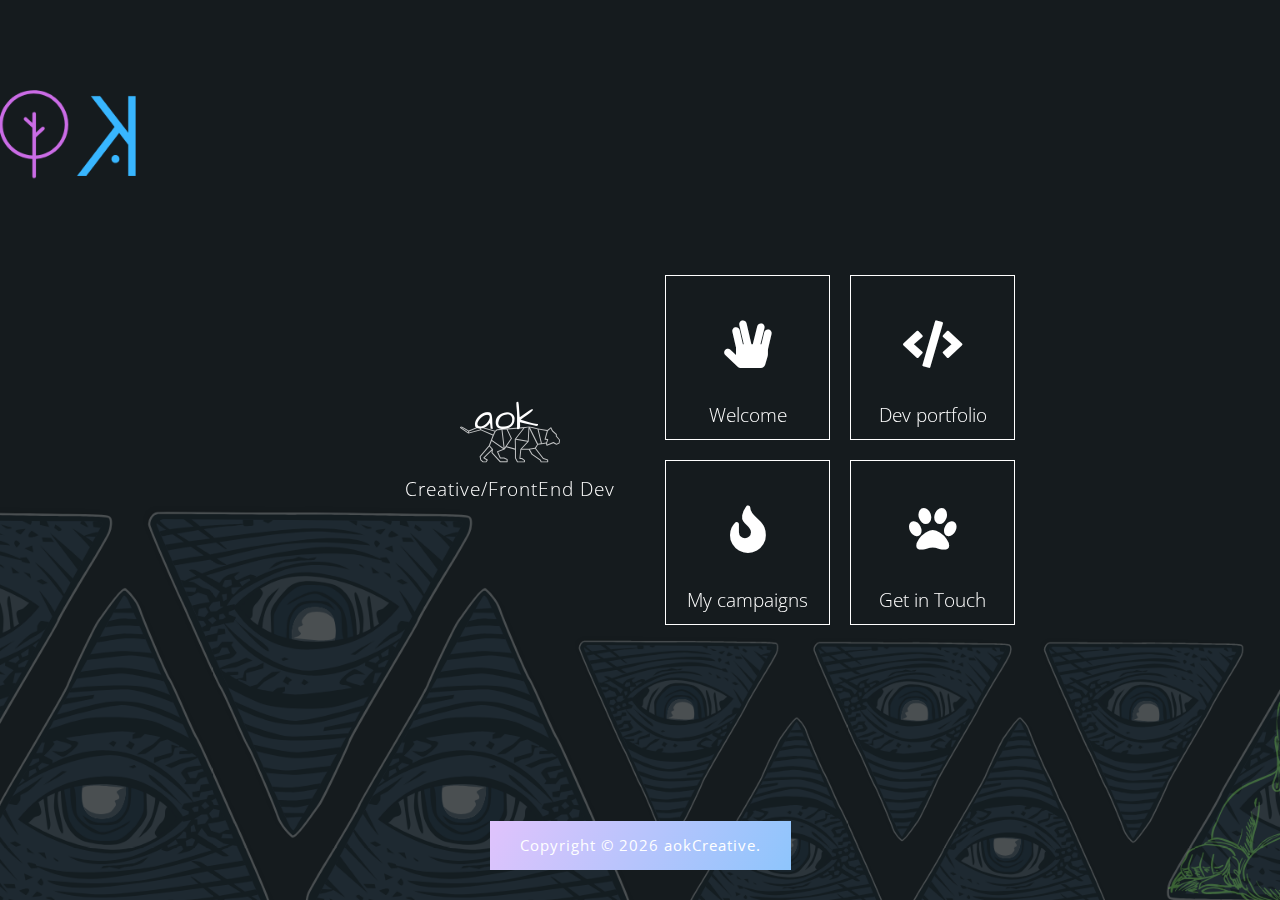
==== commit 4310e3e6: "moved files" ====
--- a/index.html
+++ b/index.html
@@ -1,183 +1,241 @@
-<!DOCTYPE HTML>
+<!DOCTYPE html>
+<html lang="en">
+<head>
+    <meta charset="utf-8">
+    <meta name="viewport" content="width=device-width, initial-scale=1">
+
+    <title>Pop HTML5 Template</title>
 <!--
-	Stellar by HTML5 UP
-	html5up.net | @ajlkn
-	Free for personal and commercial use under the CCA 3.0 license (html5up.net/license)
+
+Template 2097 Pop
+
+http://www.tooplate.com/view/2097-pop
+
 -->
-<html>
-	<head>
-		<title>aok portfolio</title>
-		<meta charset="utf-8" />
-		<meta name="viewport" content="width=device-width, initial-scale=1, user-scalable=no" />
-		<link rel="stylesheet" href="assets/css/main.css" />
-		<noscript><link rel="stylesheet" href="assets/css/noscript.css" /></noscript>
-	</head>
-	<body class="is-preload">
-
-		<!-- Wrapper -->
-			<div id="wrapper">
-
-				<!-- Header -->
-					<header id="header" class="alt">
-						<span class="logo"><img src="images/moonlogo.png" alt="" /></span>
-						<h1>Aubrey O. Koski</h1>
-						<p>Creative</p>
-					</header>
-
-				<!-- Nav -->
-					<nav id="nav">
-						<ul>
-							<li><a href="#intro" class="active">Introduction</a></li>
-							<li><a href="#first">First Section</a></li>
-							<li><a href="#second">Second Section</a></li>
-							<li><a href="#cta">Get Started</a></li>
-						</ul>
-					</nav>
-
-				<!-- Main -->
-					<div id="main">
-
-						<!-- Introduction -->
-							<section id="intro" class="main">
-								<div class="spotlight">
-									<div class="content">
-										<header class="major">
-											<h2>Ipsum sed adipiscing</h2>
-										</header>
-										<p>Sed lorem ipsum dolor sit amet nullam consequat feugiat consequat magna
-										adipiscing magna etiam amet veroeros. Lorem ipsum dolor tempus sit cursus.
-										Tempus nisl et nullam lorem ipsum dolor sit amet aliquam.</p>
-										<ul class="actions">
-											<li><a href="generic.html" class="button">Learn More</a></li>
-										</ul>
-									</div>
-									<span class="image"><img src="images/profpic.jpg" alt="" /></span>
-								</div>
-							</section>
-
-						<!-- First Section -->
-							<section id="first" class="main special">
-								<header class="major">
-									<h2>Magna veroeros</h2>
-								</header>
-								<ul class="features">
-									<li>
-										<span class="icon solid major style1 fa-code"></span>
-										<h3>Ipsum consequat</h3>
-										<p>Sed lorem amet ipsum dolor et amet nullam consequat a feugiat consequat tempus veroeros sed consequat.</p>
-									</li>
-									<li>
-										<span class="icon major style3 fa-copy"></span>
-										<h3>Amed sed feugiat</h3>
-										<p>Sed lorem amet ipsum dolor et amet nullam consequat a feugiat consequat tempus veroeros sed consequat.</p>
-									</li>
-									<li>
-										<span class="icon major style5 fa-gem"></span>
-										<h3>Dolor nullam</h3>
-										<p>Sed lorem amet ipsum dolor et amet nullam consequat a feugiat consequat tempus veroeros sed consequat.</p>
-									</li>
-								</ul>
-								<footer class="major">
-									<ul class="actions special">
-										<li><a href="generic.html" class="button">Learn More</a></li>
-									</ul>
-								</footer>
-							</section>
-
-						<!-- Second Section -->
-							<section id="second" class="main special">
-								<header class="major">
-									<h2>Ipsum consequat</h2>
-									<p>Donec imperdiet consequat consequat. Suspendisse feugiat congue<br />
-									posuere. Nulla massa urna, fermentum eget quam aliquet.</p>
-								</header>
-								<ul class="statistics">
-									<li class="style1">
-										<span class="icon solid fa-code-branch"></span>
-										<strong>5,120</strong> Etiam
-									</li>
-									<li class="style2">
-										<span class="icon fa-folder-open"></span>
-										<strong>8,192</strong> Magna
-									</li>
-									<li class="style3">
-										<span class="icon solid fa-signal"></span>
-										<strong>2,048</strong> Tempus
-									</li>
-									<li class="style4">
-										<span class="icon solid fa-laptop"></span>
-										<strong>4,096</strong> Aliquam
-									</li>
-									<li class="style5">
-										<span class="icon fa-gem"></span>
-										<strong>1,024</strong> Nullam
-									</li>
-								</ul>
-								<p class="content">Nam elementum nisl et mi a commodo porttitor. Morbi sit amet nisl eu arcu faucibus hendrerit vel a risus. Nam a orci mi, elementum ac arcu sit amet, fermentum pellentesque et purus. Integer maximus varius lorem, sed convallis diam accumsan sed. Etiam porttitor placerat sapien, sed eleifend a enim pulvinar faucibus semper quis ut arcu. Ut non nisl a mollis est efficitur vestibulum. Integer eget purus nec nulla mattis et accumsan ut magna libero. Morbi auctor iaculis porttitor. Sed ut magna ac risus et hendrerit scelerisque. Praesent eleifend lacus in lectus aliquam porta. Cras eu ornare dui curabitur lacinia.</p>
-								<footer class="major">
-									<ul class="actions special">
-										<li><a href="generic.html" class="button">Learn More</a></li>
-									</ul>
-								</footer>
-							</section>
-
-						<!-- Get Started -->
-							<section id="cta" class="main special">
-								<header class="major">
-									<h2>Congue imperdiet</h2>
-									<p>Donec imperdiet consequat consequat. Suspendisse feugiat congue<br />
-									posuere. Nulla massa urna, fermentum eget quam aliquet.</p>
-								</header>
-								<footer class="major">
-									<ul class="actions special">
-										<li><a href="generic.html" class="button primary">Get Started</a></li>
-										<li><a href="generic.html" class="button">Learn More</a></li>
-									</ul>
-								</footer>
-							</section>
-
-					</div>
-
-				<!-- Footer -->
-					<footer id="footer">
-						<section>
-							<h2>Aliquam sed mauris</h2>
-							<p>Sed lorem ipsum dolor sit amet et nullam consequat feugiat consequat magna adipiscing tempus etiam dolore veroeros. eget dapibus mauris. Cras aliquet, nisl ut viverra sollicitudin, ligula erat egestas velit, vitae tincidunt odio.</p>
-							<ul class="actions">
-								<li><a href="generic.html" class="button">Learn More</a></li>
-							</ul>
-						</section>
-						<section>
-							<h2>Etiam feugiat</h2>
-							<dl class="alt">
-								<dt>Address</dt>
-								<dd>1234 Somewhere Road &bull; Nashville, TN 00000 &bull; USA</dd>
-								<dt>Phone</dt>
-								<dd>(000) 000-0000 x 0000</dd>
-								<dt>Email</dt>
-								<dd><a href="#">information@untitled.tld</a></dd>
-							</dl>
-							<ul class="icons">
-								<li><a href="#" class="icon brands fa-twitter alt"><span class="label">Twitter</span></a></li>
-								<li><a href="#" class="icon brands fa-facebook-f alt"><span class="label">Facebook</span></a></li>
-								<li><a href="#" class="icon brands fa-instagram alt"><span class="label">Instagram</span></a></li>
-								<li><a href="#" class="icon brands fa-github alt"><span class="label">GitHub</span></a></li>
-								<li><a href="#" class="icon brands fa-dribbble alt"><span class="label">Dribbble</span></a></li>
-							</ul>
-						</section>
-						<p class="copyright">&copy; Untitled. Design: <a href="https://html5up.net">HTML5 UP</a>.</p>
-					</footer>
-
-			</div>
-
-		<!-- Scripts -->
-			<script src="assets/js/jquery.min.js"></script>
-			<script src="assets/js/jquery.scrollex.min.js"></script>
-			<script src="assets/js/jquery.scrolly.min.js"></script>
-			<script src="assets/js/browser.min.js"></script>
-			<script src="assets/js/breakpoints.min.js"></script>
-			<script src="assets/js/util.js"></script>
-			<script src="assets/js/main.js"></script>
-
-	</body>
+    <!-- load CSS -->
+    <link rel="stylesheet" href="https://fonts.googleapis.com/css?family=Open+Sans:300">  <!-- Google web font "Open Sans" -->
+    <link rel="stylesheet" href="css/bootstrap.min.css">                                  <!-- https://getbootstrap.com/ -->
+    <link rel="stylesheet" href="fontawesome/css/fontawesome-all.min.css">                <!-- https://fontawesome.com/ -->
+    <link rel="stylesheet" type="text/css" href="slick/slick.css"/>                       <!-- http://kenwheeler.github.io/slick/ -->
+    <link rel="stylesheet" type="text/css" href="slick/slick-theme.css"/>
+    <link rel="stylesheet" href="css/tooplate-style.css">                               <!-- Templatemo style -->
+
+    <script>document.documentElement.className="js";var supportsCssVars=function(){var e,t=document.createElement("style");return t.innerHTML="root: { --tmp-var: bold; }",document.head.appendChild(t),e=!!(window.CSS&&window.CSS.supports&&window.CSS.supports("font-weight","var(--tmp-var)")),t.parentNode.removeChild(t),e};supportsCssVars()||alert("Please view this in a modern browser such as latest version of Chrome or Microsoft Edge.");</script>
+    
+</head>
+
+<body>
+    <div id="tm-bg"></div>
+    <div id="bg-overlay"></div>
+    <div id="tm-wrap">
+        <div class="tm-main-content">
+            <div class="container tm-site-header-container">
+                <div class="row">
+                    <div class="col-sm-12 col-md-6 col-lg-6 col-md-col-xl-6 mb-md-0 mb-sm-4 mb-4 tm-site-header-col">
+                        <div class="tm-site-header">
+                            <img src="img/aokcat.png" class= "logo">
+                         
+                            <p>Creative/FrontEnd Dev</p>        
+        
+                        </div>                        
+                    </div>
+                    <div class="col-sm-12 col-md-6 col-lg-6 col-xl-6">
+                        <div class="content">
+                            <div class="grid">
+                                <div class="grid__item" id="home-link">
+                                    <div class="product">
+                                        <div class="tm-nav-link">
+                                            <i class="fas fa-hand-spock fa-3x tm-nav-icon"></i>
+                                            <span class="tm-nav-text">Welcome</span>
+                                            <div class="product__bg"></div>        
+                                        </div>                                    
+                                        <div class="product__description">
+                                            <div class="row mb-3">
+                                                <div class="col-12">
+                                                    <h2 class="tm-page-title">Welcome to my portfolio</h2>        
+                                                </div>
+                                            </div>                                        
+                                            <div class="row">
+                                                <div class="col-sm-12 col-md-6 col-lg-6 col-xl-6">
+                                                    <img src="img/profpic.jpg" class="img-fluid mb-3">
+                                                    <p>Hello, my name is Aubrey Onni Koski(AOK). I was born and raised in Minnesota, where I attended Hopkins High School, before heading to UW-Madison to study Strategic Communications and Journalism(BA), as a Chancellor's Scholar.</p>
+                                                    <p>I'm half Finnish and Half Black(pretty sure I'm the only one ever). I'm passionate about employing my creative talent to help others. </p>    
+                                                </div>
+                                                <div class="col-sm-12 col-md-6 col-lg-6 col-xl-6">
+                                                    <p>I'm an aspiring Creative Director, with a unique set of skills that makes me very dangerous. I'm a published journalist, but my true calling is creative ideation, whether it be branding, copywriting, design, or front-end development.</p>
+                                                    <p>I've crafted various communications and advertising campaigns over the years, and even worked on a few apps. </p>
+                                                </div>                                        
+                                            </div>
+                                            
+                                        </div>
+                                    </div>
+                                </div>
+
+                                <div class="grid__item" id="team-link">
+                                    <div class="product">
+                                        <div class="tm-nav-link">
+                                            <i class="fas fa-code fa-3x tm-nav-icon"></i>
+                                            <span class="tm-nav-text">Dev portfolio</span>
+                                            <div class="product__bg"></div>            
+                                        </div>                                     
+                                        <div class="product__description">
+                                            <div class="p-sm-4 p-2">
+                                                <div class="row mb-3">
+                                                    <div class="col-12">
+                                                        <h2 class="tm-page-title">Dev projects</h2>        
+                                                    </div>
+                                                </div>
+                                                <div class="row tm-reverse-sm">
+                                                    <div class = "row">
+                                                    <div class="col-sm-12 col-md-12 col-lg-12 col-xl-12">
+                                                        <a href="https://ygajway.github.io/Project_01/index.html">
+                                                        <img src="img/peaceprojsm.png" class="tm-slider-img">
+                                                        </a>
+                                                        <p class="mb-4">The Peace Project is an app I worked on with a dev team, that tracks a user's mood and sobriety over time. It has some cool additional features we threw in under the "Happy Time" menu. I mostly worked on the front end and overall design, I even created a logo and branded the app.</p>
+
+                                                    </div>
+                                                    <div class="row">
+                                                        <div class="col-sm-12 col-md-12 col-lg-8 col-xl-12">
+                                                        <img src="img/progressinsightsm.png" class="img-fluid">
+                                                        <p class="mb-4">Progress Insight is another I app I worked on with a different Dev Team. The idea was to create an AI tutoring service, and help high school students prep for the ACT. Again, I mostly worked on the front-end, including designing a logo and some cool cartoons. Feel free to check out my github page to see more of my dev work. </p>
+                                                        <a href="https://github.com/Aokoski" class="btn tm-btn-gray">github</a> 
+                                                        </div>
+                                                    </div> 
+                                                    </div>                                                
+                                            
+                                                </div>
+                                            </div>
+                                        </div>
+                                    </div>
+                                </div>
+
+                                <div class="grid__item">
+                                    <div class="product">
+                                        <div class="tm-nav-link">
+                                            <i class="fas fa-fire fa-3x tm-nav-icon"></i>
+                                            <span class="tm-nav-text">My campaigns</span>
+                                            <div class="product__bg"></div>             
+                                        </div>                                                                 
+                                        <div class="product__description">
+                                            <div class="p-sm-4 p-2">
+                                                <div class="row mb-3">
+                                                    <div class="col-12">
+                                                        <h2 class="tm-page-title">My work</h2>        
+                                                    </div>
+                                                </div>
+                                                <div class="row mb-3">
+                                                    <div class="col-12">
+                                                        <p>These are some of the campaigns I've worked on over the years. I've created various rebranding campaigns, written copy, and designed content for various nonprofits such as Twin Cities R!SE, and their subsidiary the empowerment institute. I also created a campaign for the MN Transportation Alliance. You'll also see some of my work for Lands' End(copy/slogan), Integrity Design Engineering(rebrand; slogan/logo), and my most recent fundraising campaign for prg inc. titled the "no place like home" campaign. </p>
+                                                        <p>If you're interested in checkng out some of my most recent campaigns, including some of the social media pages I run, click the buttons below.</p>
+                                                    </div>
+                                                </div>
+                                                <div class="row">
+                                                    <div class="col-12">
+                                                        <div class="p-sm-4 p-2 tm-img-container">
+                                                            <div class="tm-img-slider" id="tmImgSlider">
+                                            
+                                                              <img src="img/logo.png" alt="Image" class="tm-slider-img">
+                                                              <img src="img/dorothyprgsmall.png" alt="Image" class="tm-slider-img">
+                                                              <img src="img/What will be campaign-3.jpg" alt="Image" class="tm-slider-img">
+                                                              <img src="img/LE billboard.jpg" alt="Image" class="tm-slider-img">
+                                                              <img src="img/altlogo.png" alt="Image" class="tm-slider-img">
+                                                              <img src="img/Screen Shot 2018-11-12 at 12.48.31 PM.png" alt="Image" class="tm-slider-img">
+                                                              <img src="img/Screen Shot 2019-02-25 at 3.57.59 PM.png" alt="Image" class="tm-slider-img">
+
+                                                            </div>
+                                                            <a href="https://www.givemn.org/organization/Prg" class="btn tm-btn-gray">NoPlaceLikeHome</a> 
+                                                            <br>
+                                                            <br> 
+                                                            <a href="https://www.exhibitsports.org/" class="btn tm-btn-gray">ExhibitSports brand</a>  
+                                                            <a href="https://www.instagram.com/prg_inc/" class="btn tm-btn-gray">InstaGram work</a>  
+                                                            <a href="https://www.facebook.com/prginc/" class="btn tm-btn-gray">Facebook work</a>  
+
+
+                                                        </div>  
+                                                    </div>
+                                                </div>
+                                            </div>
+                                        </div>       
+                                    </div>
+                                </div>
+
+                                <div class="grid__item">
+                                    <div class="product">
+                                        <div class="tm-nav-link">
+                                            <i class="fas fa-paw fa-3x tm-nav-icon"></i>
+                                            <span class="tm-nav-text">Get in Touch</span>
+                                            <div class="product__bg"></div>             
+                                        </div>                                                              
+                                        <div class="product__description">
+                                            <div class="pt-sm-4 pb-sm-4 pl-sm-5 pr-sm-5 pt-2 pb-2 pl-3 pr-3">
+                                                <div class="row mb-3">
+                                                    <div class="col-12">
+                                                        <h2 class="tm-page-title">Contact Me</h2>        
+                                                    </div>
+                                                </div>
+                                                <div class="row mb-4">
+                                                    <div class="col-12">
+                                                        <h2>I'm always on the prowl for new projects, so feel free to reach out!!!</h1>
+                                                    </div>
+                                                </div>
+                                                <div class="row">
+                                                    <div class="col-12">
+                                                        <p class="emailtext">email: Aubrey@prginc.org</p>
+                                                        <a href="https://github.com/Aokoski" class="btn tm-btn-gray">github</a> 
+                                                        <a href="https://www.linkedin.com/in/aubrey-koski-7a95999a/" class="btn tm-btn-gray">linkedin</a> 
+                                                        <a href="resume.pdf" class="btn tm-btn-gray" download>resume</a>
+                                                        
+                                                    </div>
+                                                </div>
+                                            </div>                                            
+                                        </div>
+                                    </div>
+                                </div>
+                            </div> 
+                        </div>                       
+                    </div>
+                </div>                
+            </div>
+            <footer>
+                <p class="small tm-copyright-text">Copyright &copy; <span class="tm-current-year">2020</span> aokCreative. 
+                
+            </footer>
+        </div> <!-- .tm-main-content -->  
+    </div>
+    <!-- load JS -->
+    <script src="js/jquery-3.2.1.slim.min.js"></script>         <!-- https://jquery.com/ -->    
+    <script src="slick/slick.min.js"></script>                  <!-- http://kenwheeler.github.io/slick/ -->  
+    <script src="js/anime.min.js"></script>                     <!-- http://animejs.com/ -->
+    <script src="js/main.js"></script>  
+    <script>      
+
+        function setupFooter() {
+            var pageHeight = $('.tm-site-header-container').height() + $('footer').height() + 100;
+
+            var main = $('.tm-main-content');
+
+            if($(window).height() < pageHeight) {
+                main.addClass('tm-footer-relative');
+            }
+            else {
+                main.removeClass('tm-footer-relative');   
+            }
+        }
+
+        /* DOM is ready
+        ------------------------------------------------*/
+        $(function(){
+
+            setupFooter();
+
+            $(window).resize(function(){
+                setupFooter();
+            });
+
+            $('.tm-current-year').text(new Date().getFullYear());  // Update year in copyright           
+        });
+
+    </script>             
+
+</body>
 </html>--- a/css/tooplate-style.css
+++ b/css/tooplate-style.css
@@ -0,0 +1,396 @@
+/*
+
+Template 2097 Pop
+
+http://www.tooplate.com/view/2097-pop
+
+*/
+
+body {
+	font-family: 'Open Sans', Helvetica, Arial, sans-serif;
+	font-size: 19px;
+	font-weight: 300;
+    color:white;        
+    position: relative;
+}
+
+h1 { font-size: 2.8rem; }
+
+#tm-bg {
+    position: fixed;
+    top: 0;
+    left: 0;
+    width: 100%;
+    height: 100%;  
+    background-image: url(../img/blackluma.png);
+    background-position: center;
+    background-size: cover;
+    background-repeat: no-repeat;
+    z-index: -2;
+    transition: all 0.3s ease;
+}
+
+
+#tm-bg:after {
+    content: '';
+    display: block;
+    position: absolute;
+    top: 0;
+    left: 0;
+    width: 100%;
+    height: 100%;
+}
+
+#tm-wrap {
+    display: flex;
+    align-items: center;
+    height: 100%;
+    min-height: 100vh;
+}
+
+p {
+    line-height: 1.9;
+    letter-spacing: 1px;
+}
+
+.tm-main-content {
+    display: flex;    
+    align-items: center;
+    padding: 50px 15px; 
+    position: absolute;
+    left: 0;
+    right: 0;
+    top: 0;
+    bottom: 0;
+    overflow: auto;
+}
+
+.tm-site-header-col {
+    display: flex;
+    align-items: center;
+}
+
+.tm-site-header {
+    margin: 10px;
+    text-align: right;
+    width: 100%;
+}
+
+.tm-nav ul {
+    padding-left: 0;
+    display: block;    
+}
+
+.tm-nav li { 
+    list-style: none; 
+    display: inline-block;
+    border: 1px solid white;
+    float: left;
+    margin: 10px;
+}
+
+.tm-nav-link { 
+    color: white;
+    display: flex;
+    flex-direction: column;
+    justify-content: center;
+    width: 165px;
+    height: 165px;
+    text-align: center;
+    border: 1px solid white;
+    cursor: pointer;
+    position: relative;
+}
+
+.tm-nav-text {
+    position: absolute;
+    left: 0;
+    right: 0;
+    bottom: 10px;
+}
+
+.fa-3x { font-size: 2.5em; }
+
+.product {
+    background: transparent;
+    transition: all 0.3s ease;
+}
+
+.product:hover {
+    background-image: linear-gradient(120deg, #e0c3fc 0%, #8ec5fc 100%);
+}
+
+    
+.tm-nav-icon {    
+    display: block;
+    margin-bottom: 25px;
+}
+
+/* Expanding Grid Items from Codrops */
+.tm-page-title { font-weight: 300; }
+.content { max-width: 370px; }
+.grid {
+    display: flex;
+    flex-wrap: wrap;
+}
+.grid__item { margin: 10px; }
+.product {
+    position: relative;
+    cursor: pointer;
+}
+
+.product__bg {
+    width: 100%;
+    height: 100%;
+    top: 0px;
+}
+
+.product__bg,
+.product__description {
+    opacity: 0;
+    position: absolute;
+}
+
+.product__description {
+    width: 100%;
+    height: 100%;
+    top: 0;
+    left: 0;
+    display: none;
+}
+
+.tm-fa-close { font-size: 30px; }
+
+.details {
+    font-size: 1rem;    
+    width: 100%;
+    height: 100%;
+    bottom: 0;
+    left: 0;
+    z-index: 1000;
+    display: flex;
+    flex-direction: column;
+    justify-content: center;
+    pointer-events: none;
+    padding: 15px;   
+    display: none; 
+}
+
+.details > * {
+    position: relative;
+    opacity: 0;
+}
+
+.details--open { pointer-events: auto; }
+
+.details__bg {
+    width: 100%;
+    max-width: 900px;
+    left: 0;
+    right: 0;
+    margin-left: auto;
+    margin-right: auto;
+}
+
+.details__bg--down { background: #2c2a35; }
+
+.details__bg {
+    padding: 50px;
+    transform-origin: 0 0;
+}
+
+.details__close {
+    position: absolute;
+    top: 5px;
+    right: 0;
+    border: 0;
+    background: none;
+    margin: 1em;
+    cursor: pointer;
+    font-size: 0.85em;
+    color: white;
+    z-index: 1001;
+}
+
+/* Team */
+.tm-reverse-sm { flex-direction: row; }
+
+/* Our Work */
+.tm-slider-img {
+    padding-left: 10px;
+    padding-right: 10px;
+}
+
+.slick-dots li button:before {
+    font-size: 20px;
+    color: white;
+    opacity: 1;
+}
+
+.slick-dots {
+    position: absolute;
+    bottom: -40px;
+    display: block;
+    width: 100%;
+    padding: 0;
+    list-style: none;
+    text-align: center;
+}
+
+.slick-dots li.slick-active button:before {
+    opacity: .75;
+    color: deepskyblue;
+}
+
+/* Contact */
+.form-control {
+    font-size: 1.1rem;
+    border-radius: 0;
+    border: none;
+    background-color: #353541;
+    color: white;
+    padding: .75rem;
+}
+
+.form-control:focus {
+    color: #cecece;
+    background-color: #4d4c59;
+    border-color: transparent;
+}
+
+.tm-col-email { padding-left: 0; }
+
+.tm-btn-submit { background-color: #006599; }
+
+.tm-btn-gray {
+    background-color: #494752;
+    color: white;
+}
+
+.tm-btn-gray:hover {
+    background-image: linear-gradient(120deg, #e0c3fc 0%, #8ec5fc 100%);
+    background-color: #77757d;
+    color: white;
+}
+
+.btn {
+    padding: .5rem 2.4rem;
+    font-size: 1.2rem;
+    border-radius: 0;
+}
+
+.btn-primary { border-color: transparent; }
+
+.btn-primary:hover {
+    background-color: #0e7fb9;
+    border-color: transparent;
+}
+
+/* Footer */
+footer {
+    position: absolute;
+    bottom: 30px;    
+    text-align: center;
+    left: 0;
+    right: 0;   
+}
+
+.tm-text-highlight { color: white; }
+.tm-text-highlight:hover { color: red; }
+.tm-main-content.tm-footer-relative { flex-direction: column; } 
+.tm-main-content.tm-footer-relative footer {
+    position: relative;
+    bottom: 0;
+    margin-top: 50px;
+}
+
+.tm-copyright-text {
+    background-image: linear-gradient(120deg, #e0c3fc 0%, #8ec5fc 100%);
+    display: inline-block;
+    padding: 10px 30px;
+    
+}
+
+a, button { transition: all 0.3s ease; }
+a:hover,
+a:focus {
+	text-decoration: none;
+	outline: none;
+}
+
+p:last-child { margin-bottom: 0; }
+
+@media (min-width: 900px) {
+    .container { max-width: 900px; }
+}
+
+@media (min-width: 767px) and (max-width: 991px), (max-width: 440px) {
+    .tm-nav-link {
+        width: 145px;
+        height: 145px;
+    }
+}
+
+@media (max-width: 767px) {
+    .container { max-width: 450px; }
+    .content {
+        margin-left: auto;
+        margin-right: 0;
+    }
+    .tm-nav ul {
+        display: flex;
+        flex-wrap: wrap;
+        justify-content: flex-end;
+    }
+    .grid { justify-content: flex-end; }
+    .tm-col-email { padding-left: 15px; }
+    .tm-reverse-sm { flex-direction: column-reverse; }
+}
+
+@media (max-width: 544px) {    
+    .tm-main-content { flex-direction: column; }
+    .details__bg { padding: 55px 40px; }
+    .slick-dots li button:before { font-size: 15px; }
+
+    footer {
+        position: relative;
+        bottom: 0;
+    }
+}
+
+@media (max-width: 419px) {
+    .tm-nav-link {
+        width: 120px;
+        height: 120px;
+    }
+
+    .fa-3x { font-size: 2.2em; }
+}
+
+.bg-overlay {
+  position: absolute;
+  left: 0;
+  top: 0;
+  right: 0;
+  bottom: 0;
+  background: rgba(0, 0, 0, 0.5);
+
+  z-index: 2;
+    
+    
+}
+
+.img-fluid {
+    padding: 20px;
+   
+}
+
+.tm-slider-img {
+    padding: 20px;
+}
+
+.emailtext {
+    text-decoration-color: springgreen;
+
+}
+
